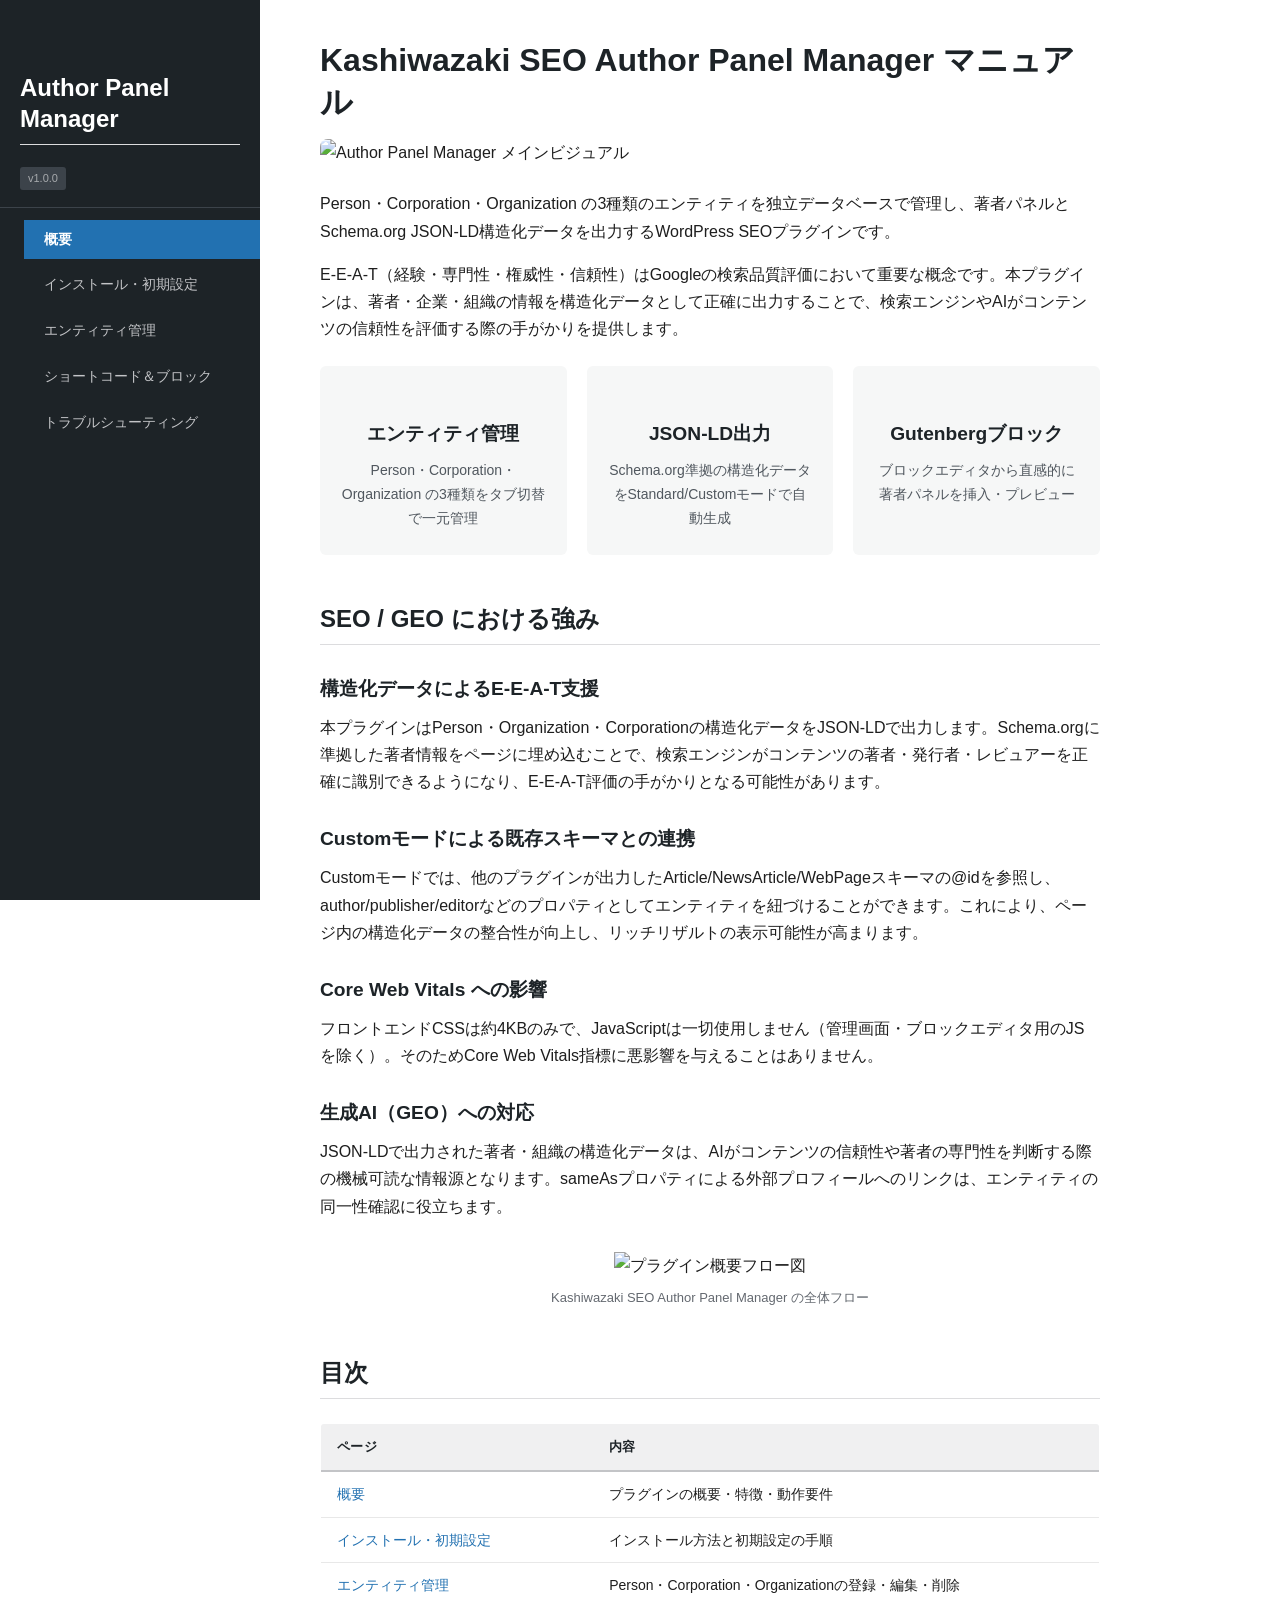
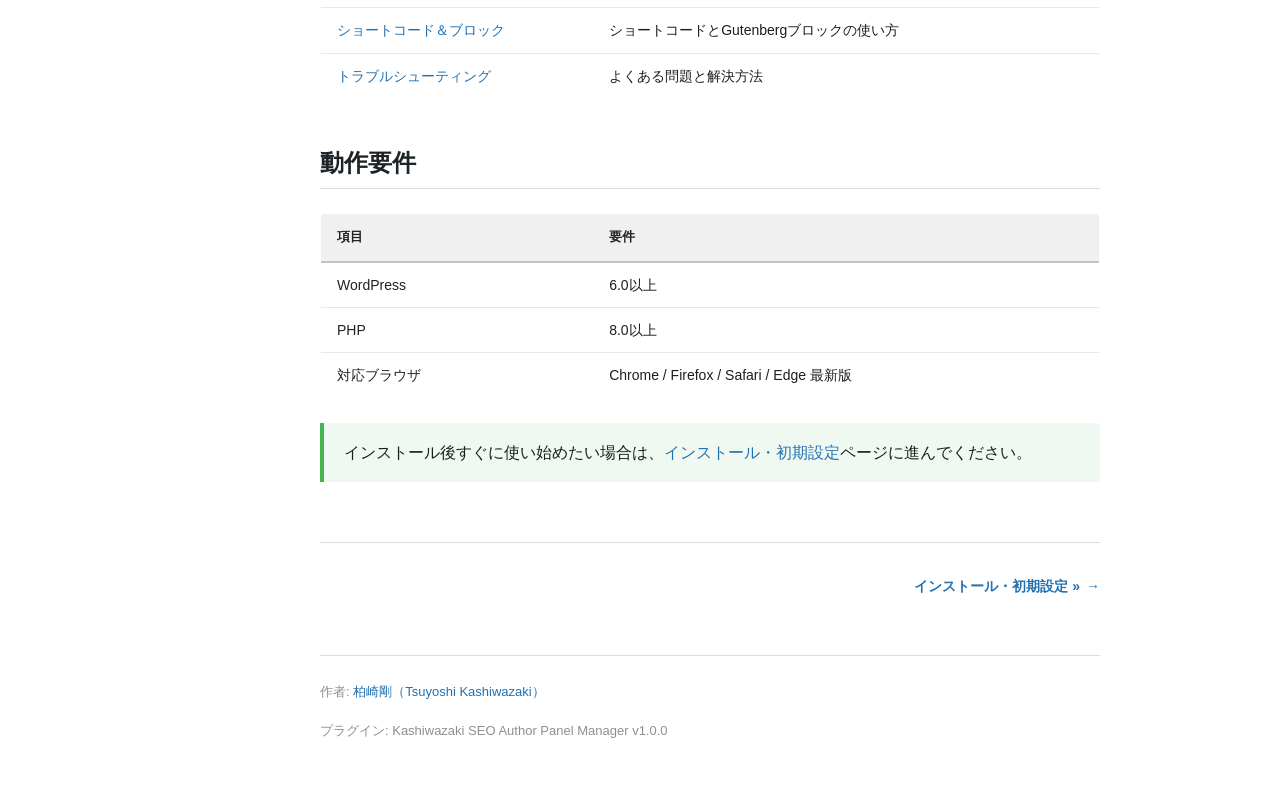
==== docs/index.html @ ad2f17d4 "Initial release v1.0.0 Co-Authored-By: Claude Opus 4.6 (1M context) <noreply@anthropic.com>" ====
<!DOCTYPE html>
<html lang="ja">
<head>
    <meta charset="UTF-8">
    <meta name="viewport" content="width=device-width, initial-scale=1.0">
    <title>概要 - Author Panel Manager マニュアル</title>
    <link rel="stylesheet" href="css/style.css?v=1">
</head>
<body>
<button class="hamburger-btn" aria-label="メニューを開く">&#9776;</button>

<nav class="sidebar">
    <div class="sidebar-header">
        <h2 style="color:#fff;">Author Panel Manager</h2>
        <span class="version">v1.0.0</span>
        <img src="images/main-visual.png" alt="" style="width:100%;border-radius:4px;margin-top:8px;">
    </div>
    <ul>
        <li><a href="index.html">概要</a></li>
        <li><a href="setup.html">インストール・初期設定</a></li>
        <li><a href="entity-management.html">エンティティ管理</a></li>
        <li><a href="shortcode-block.html">ショートコード＆ブロック</a></li>
        <li><a href="troubleshooting.html">トラブルシューティング</a></li>
    </ul>
</nav>

<main class="content">
    <h1>Kashiwazaki SEO Author Panel Manager マニュアル</h1>
    <img src="images/main-visual.png" alt="Author Panel Manager メインビジュアル" style="width:100%;border-radius:8px;margin-bottom:24px;">

    <p>Person・Corporation・Organization の3種類のエンティティを独立データベースで管理し、著者パネルとSchema.org JSON-LD構造化データを出力するWordPress SEOプラグインです。</p>

    <p>E-E-A-T（経験・専門性・権威性・信頼性）はGoogleの検索品質評価において重要な概念です。本プラグインは、著者・企業・組織の情報を構造化データとして正確に出力することで、検索エンジンやAIがコンテンツの信頼性を評価する際の手がかりを提供します。</p>

    <div class="feature-cards">
        <div class="feature-card">
            <h3>エンティティ管理</h3>
            <p>Person・Corporation・Organization の3種類をタブ切替で一元管理</p>
        </div>
        <div class="feature-card">
            <h3>JSON-LD出力</h3>
            <p>Schema.org準拠の構造化データをStandard/Customモードで自動生成</p>
        </div>
        <div class="feature-card">
            <h3>Gutenbergブロック</h3>
            <p>ブロックエディタから直感的に著者パネルを挿入・プレビュー</p>
        </div>
    </div>

    <h2>SEO / GEO における強み</h2>

    <h3>構造化データによるE-E-A-T支援</h3>
    <p>本プラグインはPerson・Organization・Corporationの構造化データをJSON-LDで出力します。Schema.orgに準拠した著者情報をページに埋め込むことで、検索エンジンがコンテンツの著者・発行者・レビュアーを正確に識別できるようになり、E-E-A-T評価の手がかりとなる可能性があります。</p>

    <h3>Customモードによる既存スキーマとの連携</h3>
    <p>Customモードでは、他のプラグインが出力したArticle/NewsArticle/WebPageスキーマの@idを参照し、author/publisher/editorなどのプロパティとしてエンティティを紐づけることができます。これにより、ページ内の構造化データの整合性が向上し、リッチリザルトの表示可能性が高まります。</p>

    <h3>Core Web Vitals への影響</h3>
    <p>フロントエンドCSSは約4KBのみで、JavaScriptは一切使用しません（管理画面・ブロックエディタ用のJSを除く）。そのためCore Web Vitals指標に悪影響を与えることはありません。</p>

    <h3>生成AI（GEO）への対応</h3>
    <p>JSON-LDで出力された著者・組織の構造化データは、AIがコンテンツの信頼性や著者の専門性を判断する際の機械可読な情報源となります。sameAsプロパティによる外部プロフィールへのリンクは、エンティティの同一性確認に役立ちます。</p>

    <figure class="infographic">
        <img src="images/infographics/overview-flow.png" alt="プラグイン概要フロー図">
        <figcaption>Kashiwazaki SEO Author Panel Manager の全体フロー</figcaption>
    </figure>

    <h2>目次</h2>
    <table>
        <thead>
            <tr>
                <th style="width:35%;">ページ</th>
                <th>内容</th>
            </tr>
        </thead>
        <tbody>
            <tr>
                <td><a href="index.html">概要</a></td>
                <td>プラグインの概要・特徴・動作要件</td>
            </tr>
            <tr>
                <td><a href="setup.html">インストール・初期設定</a></td>
                <td>インストール方法と初期設定の手順</td>
            </tr>
            <tr>
                <td><a href="entity-management.html">エンティティ管理</a></td>
                <td>Person・Corporation・Organizationの登録・編集・削除</td>
            </tr>
            <tr>
                <td><a href="shortcode-block.html">ショートコード＆ブロック</a></td>
                <td>ショートコードとGutenbergブロックの使い方</td>
            </tr>
            <tr>
                <td><a href="troubleshooting.html">トラブルシューティング</a></td>
                <td>よくある問題と解決方法</td>
            </tr>
        </tbody>
    </table>

    <h2>動作要件</h2>
    <table>
        <thead>
            <tr>
                <th style="width:35%;">項目</th>
                <th>要件</th>
            </tr>
        </thead>
        <tbody>
            <tr>
                <td>WordPress</td>
                <td>6.0以上</td>
            </tr>
            <tr>
                <td>PHP</td>
                <td>8.0以上</td>
            </tr>
            <tr>
                <td>対応ブラウザ</td>
                <td>Chrome / Firefox / Safari / Edge 最新版</td>
            </tr>
        </tbody>
    </table>

    <div class="callout callout-tip">
        <p>インストール後すぐに使い始めたい場合は、<a href="setup.html">インストール・初期設定</a>ページに進んでください。</p>
    </div>

    <nav class="page-nav">
        <span></span>
        <a href="setup.html" class="next">インストール・初期設定 &raquo;</a>
    </nav>

    <footer class="manual-footer">
        <p>作者: <a href="https://www.tsuyoshikashiwazaki.jp/profile/" target="_blank" rel="noopener">柏崎剛（Tsuyoshi Kashiwazaki）</a></p>
        <p>プラグイン: Kashiwazaki SEO Author Panel Manager v1.0.0</p>
    </footer>
</main>

<div class="lightbox"></div>
<script src="js/manual.js?v=1"></script>
</body>
</html>
---- docs/css/style.css ----
/* ========================================
   WordPress Plugin Manual - Common Stylesheet
   ======================================== */

/* ========================================
   1. Base / Reset
   ======================================== */

*,
*::before,
*::after {
    margin: 0;
    padding: 0;
    box-sizing: border-box;
}

html {
    font-size: 16px;
    scroll-behavior: smooth;
}

body {
    font-family: -apple-system, BlinkMacSystemFont, "Segoe UI", Roboto, Oxygen,
        Ubuntu, Cantarell, "Fira Sans", "Droid Sans", "Helvetica Neue", Arial,
        sans-serif;
    color: #1e1e1e;
    background: #fff;
    line-height: 1.7;
}

img {
    max-width: 100%;
    height: auto;
}

a {
    color: #2271b1;
    text-decoration: none;
}

a:hover {
    color: #135e96;
    text-decoration: underline;
}

/* ========================================
   2. Sidebar
   ======================================== */

.sidebar {
    position: fixed;
    top: 0;
    left: 0;
    width: 260px;
    height: 100vh;
    background: #1d2327;
    color: #fff;
    overflow-y: auto;
    z-index: 100;
    padding-bottom: 40px;
}

.sidebar-header {
    padding: 24px 20px 16px;
    border-bottom: 1px solid #3c434a;
}

.sidebar-header h1 {
    font-size: 15px;
    font-weight: 600;
    line-height: 1.4;
    color: #fff;
}

.sidebar-header .version {
    display: inline-block;
    margin-top: 6px;
    font-size: 11px;
    color: #a7aaad;
    background: #3c434a;
    padding: 2px 8px;
    border-radius: 3px;
}

.sidebar ul {
    list-style: none;
    padding: 12px 0;
}

.sidebar ul li a {
    display: block;
    padding: 8px 20px;
    color: #c3c4c7;
    font-size: 14px;
    transition: background 0.15s, color 0.15s;
}

.sidebar ul li a:hover {
    background: #2c3338;
    color: #fff;
    text-decoration: none;
}

.sidebar ul li.active a {
    background: #2271b1;
    color: #fff;
    font-weight: 600;
}

.sidebar ul li.section-label {
    padding: 18px 20px 4px;
    font-size: 11px;
    font-weight: 700;
    text-transform: uppercase;
    letter-spacing: 0.06em;
    color: #8c8f94;
}

/* ========================================
   3. Main Content
   ======================================== */

.content {
    margin-left: 260px;
    max-width: 900px;
    padding: 40px 60px;
}

/* ========================================
   4. Typography
   ======================================== */

h1, h2, h3, h4, h5, h6 {
    color: #1d2327;
    font-weight: 600;
    line-height: 1.3;
}

h1 {
    font-size: 2rem;
    margin-bottom: 16px;
}

h2 {
    font-size: 1.5rem;
    margin-top: 48px;
    margin-bottom: 16px;
    padding-bottom: 10px;
    border-bottom: 1px solid #dcdcde;
}

h3 {
    font-size: 1.2rem;
    margin-top: 32px;
    margin-bottom: 12px;
}

h4 {
    font-size: 1.05rem;
    margin-top: 24px;
    margin-bottom: 8px;
}

p {
    margin-bottom: 16px;
}

.lead {
    font-size: 1.15rem;
    color: #50575e;
    line-height: 1.8;
    margin-bottom: 24px;
}

/* ========================================
   5. Steps
   ======================================== */

.step {
    display: flex;
    gap: 16px;
    margin-bottom: 24px;
    align-items: flex-start;
}

.step-number {
    flex-shrink: 0;
    width: 36px;
    height: 36px;
    background: #2271b1;
    color: #fff;
    border-radius: 50%;
    display: flex;
    align-items: center;
    justify-content: center;
    font-size: 16px;
    font-weight: 700;
    line-height: 1;
}

.step-content {
    flex: 1;
    padding-top: 4px;
}

.step-content p:last-child {
    margin-bottom: 0;
}

/* ========================================
   6. Callout Boxes
   ======================================== */

.callout {
    padding: 16px 20px;
    margin: 24px 0;
    border-left: 4px solid;
    border-radius: 0 4px 4px 0;
}

.callout-title {
    font-weight: 700;
    margin-bottom: 6px;
}

.callout p:last-child {
    margin-bottom: 0;
}

.callout-tip {
    border-left-color: #46b450;
    background: #f0f9f1;
}

.callout-tip .callout-title {
    color: #2e7d32;
}

.callout-warning {
    border-left-color: #ffb900;
    background: #fef8e7;
}

.callout-warning .callout-title {
    color: #8b6914;
}

.callout-note {
    border-left-color: #2271b1;
    background: #edf5fa;
}

.callout-note .callout-title {
    color: #2271b1;
}

/* ========================================
   7. Screenshots
   ======================================== */

.screenshot {
    margin: 24px 0;
    text-align: center;
}

.screenshot img {
    max-width: 100%;
    border: 1px solid #dcdcde;
    border-radius: 6px;
    cursor: zoom-in;
}

.screenshot figcaption,
.screenshot .caption {
    font-size: 13px;
    color: #646970;
    margin-top: 8px;
    font-style: italic;
}

/* ========================================
   8. Infographic Images
   ======================================== */

.infographic {
    margin: 32px 0;
    text-align: center;
}

.infographic img {
    max-width: 100%;
    display: inline-block;
}

.infographic figcaption,
.infographic .caption {
    font-size: 13px;
    color: #646970;
    margin-top: 8px;
}

/* ========================================
   9. Feature Cards
   ======================================== */

.feature-cards {
    display: grid;
    grid-template-columns: repeat(3, 1fr);
    gap: 20px;
    margin: 24px 0;
}

.feature-card {
    background: #f6f7f7;
    border-radius: 6px;
    padding: 24px 20px;
    text-align: center;
}

.feature-card h4 {
    margin-top: 0;
    margin-bottom: 8px;
}

.feature-card p {
    font-size: 14px;
    color: #50575e;
    margin-bottom: 0;
}

.feature-card .icon {
    font-size: 28px;
    margin-bottom: 12px;
    display: block;
}

/* ========================================
   10. Tables (widefat style)
   ======================================== */

table,
table.widefat {
    width: 100%;
    border-collapse: collapse;
    margin: 24px 0;
    font-size: 14px;
    border: 1px solid #dcdcde;
    border-radius: 4px;
    overflow: hidden;
}

table thead th,
table.widefat thead th {
    background: #f0f0f1;
    text-align: left;
    padding: 12px 16px;
    font-weight: 600;
    font-size: 13px;
    color: #1d2327;
    border-bottom: 2px solid #c3c4c7;
    letter-spacing: 0.02em;
}

table tbody td,
table.widefat tbody td {
    padding: 11px 16px;
    border-bottom: 1px solid #e8e8e8;
    vertical-align: top;
    line-height: 1.6;
}

table tbody tr:hover,
table.widefat tbody tr:hover {
    background: #f6f7f7;
}

table tbody tr:last-child td,
table.widefat tbody tr:last-child td {
    border-bottom: none;
}

table tbody td:first-child {
    font-weight: 500;
    color: #1d2327;
}

/* ========================================
   11. HTTP Status Color Coding
   ======================================== */

.http-2xx {
    color: #00a32a;
    font-weight: 600;
}

.http-3xx {
    color: #2271b1;
    font-weight: 600;
}

.http-4xx {
    color: #dba617;
    font-weight: 600;
}

.http-5xx {
    color: #d63638;
    font-weight: 600;
}

/* ========================================
   12. Status Badges
   ======================================== */

.status-badge {
    display: inline-block;
    padding: 2px 10px;
    border-radius: 12px;
    font-size: 12px;
    font-weight: 600;
    line-height: 1.6;
    white-space: nowrap;
}

.status-ok {
    background: #edfaef;
    color: #00a32a;
}

.status-warning {
    background: #fef8e7;
    color: #996800;
}

.status-error {
    background: #fcf0f1;
    color: #d63638;
}

/* ========================================
   13. Lightbox Overlay
   ======================================== */

.lightbox {
    display: none;
    position: fixed;
    inset: 0;
    z-index: 9999;
    background: rgba(0, 0, 0, 0.85);
    align-items: center;
    justify-content: center;
    cursor: zoom-out;
}

.lightbox.active {
    display: flex;
}

.lightbox img {
    max-width: 90vw;
    max-height: 90vh;
    border-radius: 4px;
    box-shadow: 0 4px 30px rgba(0, 0, 0, 0.4);
}

.lightbox-close {
    position: absolute;
    top: 20px;
    right: 28px;
    background: none;
    border: none;
    color: #fff;
    font-size: 36px;
    cursor: pointer;
    line-height: 1;
    opacity: 0.8;
    transition: opacity 0.15s;
}

.lightbox-close:hover {
    opacity: 1;
}

/* ========================================
   14. Page Navigation
   ======================================== */

.page-nav {
    display: flex;
    justify-content: space-between;
    margin-top: 60px;
    padding-top: 24px;
    border-top: 1px solid #dcdcde;
}

.page-nav a {
    display: inline-flex;
    align-items: center;
    gap: 6px;
    font-size: 14px;
    font-weight: 600;
    color: #2271b1;
    padding: 8px 0;
}

.page-nav a:hover {
    color: #135e96;
    text-decoration: none;
}

.page-nav .prev::before {
    content: "\2190";
}

.page-nav .next::after {
    content: "\2192";
}

/* ========================================
   15. Manual Footer
   ======================================== */

.manual-footer {
    margin-top: 48px;
    padding: 24px 0 0;
    border-top: 1px solid #dcdcde;
    font-size: 13px;
    color: #8c8f94;
    line-height: 1.8;
}

.manual-footer a {
    color: #2271b1;
}

.manual-footer a:hover {
    color: #135e96;
}

/* ========================================
   16. Code Blocks
   ======================================== */

code {
    background: #f0f0f1;
    padding: 2px 6px;
    border-radius: 3px;
    font-size: 13px;
    font-family: Menlo, Consolas, "DejaVu Sans Mono", monospace;
    color: #1d2327;
}

pre {
    background: #2c3338;
    color: #e4e6e8;
    padding: 20px 24px;
    border-radius: 6px;
    overflow-x: auto;
    margin: 24px 0;
    font-size: 13px;
    line-height: 1.6;
}

pre code {
    background: none;
    padding: 0;
    border-radius: 0;
    color: inherit;
    font-size: inherit;
}

/* ========================================
   17. Lists
   ======================================== */

ul, ol {
    margin: 0 0 16px 24px;
}

li {
    margin-bottom: 6px;
}

/* ========================================
   18. Hamburger Menu Button
   ======================================== */

.hamburger-btn {
    display: none;
    position: fixed;
    top: 12px;
    left: 12px;
    z-index: 200;
    background: #1d2327;
    border: none;
    color: #fff;
    width: 40px;
    height: 40px;
    border-radius: 4px;
    cursor: pointer;
    font-size: 22px;
    align-items: center;
    justify-content: center;
    line-height: 1;
}

/* ========================================
   19. Responsive (max-width: 768px)
   ======================================== */

@media (max-width: 768px) {
    .sidebar {
        transform: translateX(-100%);
        transition: transform 0.25s ease;
    }

    .sidebar.open {
        transform: translateX(0);
    }

    .content {
        margin-left: 0;
        padding: 60px 20px 40px;
    }

    .hamburger-btn {
        display: flex;
    }

    .feature-cards {
        grid-template-columns: 1fr;
    }

    .page-nav {
        flex-direction: column;
        gap: 12px;
    }

    table.widefat {
        font-size: 13px;
    }

    table.widefat thead th,
    table.widefat tbody td {
        padding: 8px 10px;
    }

    h1 {
        font-size: 1.6rem;
    }

    h2 {
        font-size: 1.3rem;
    }
}
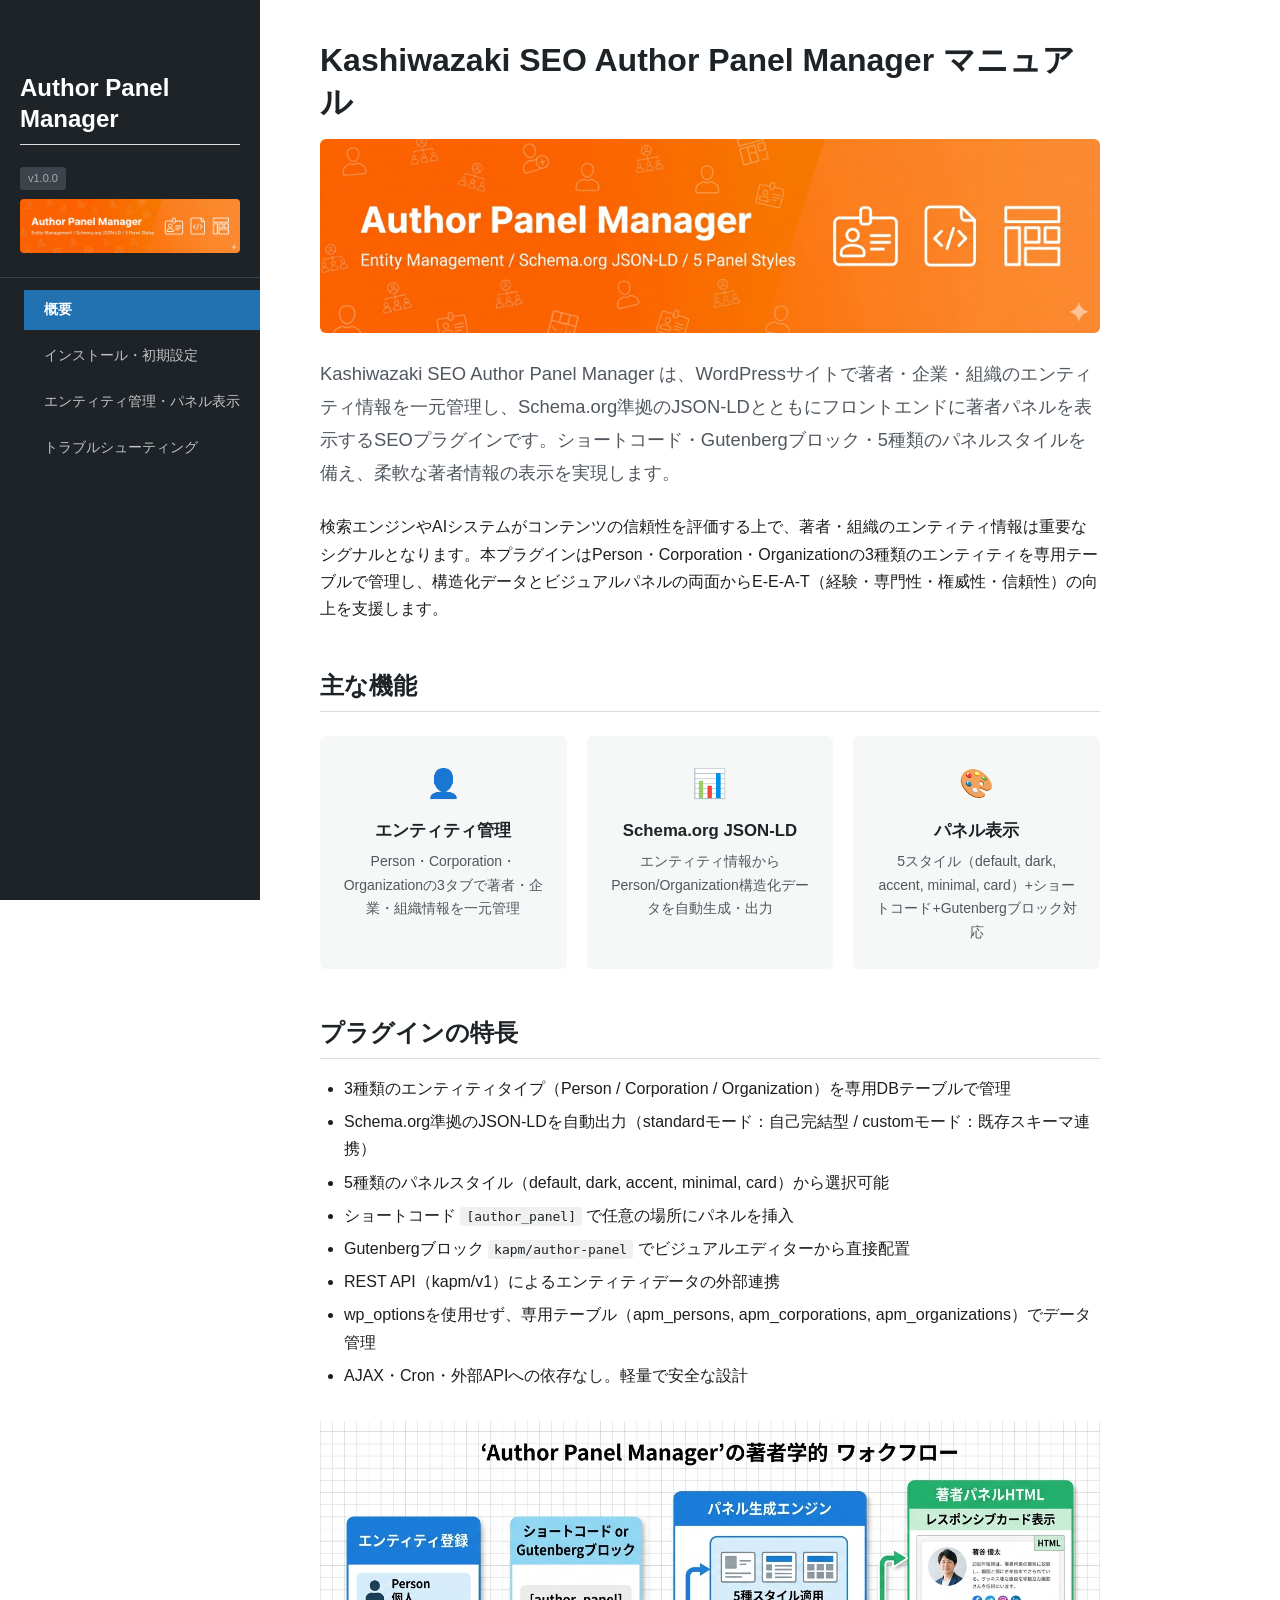
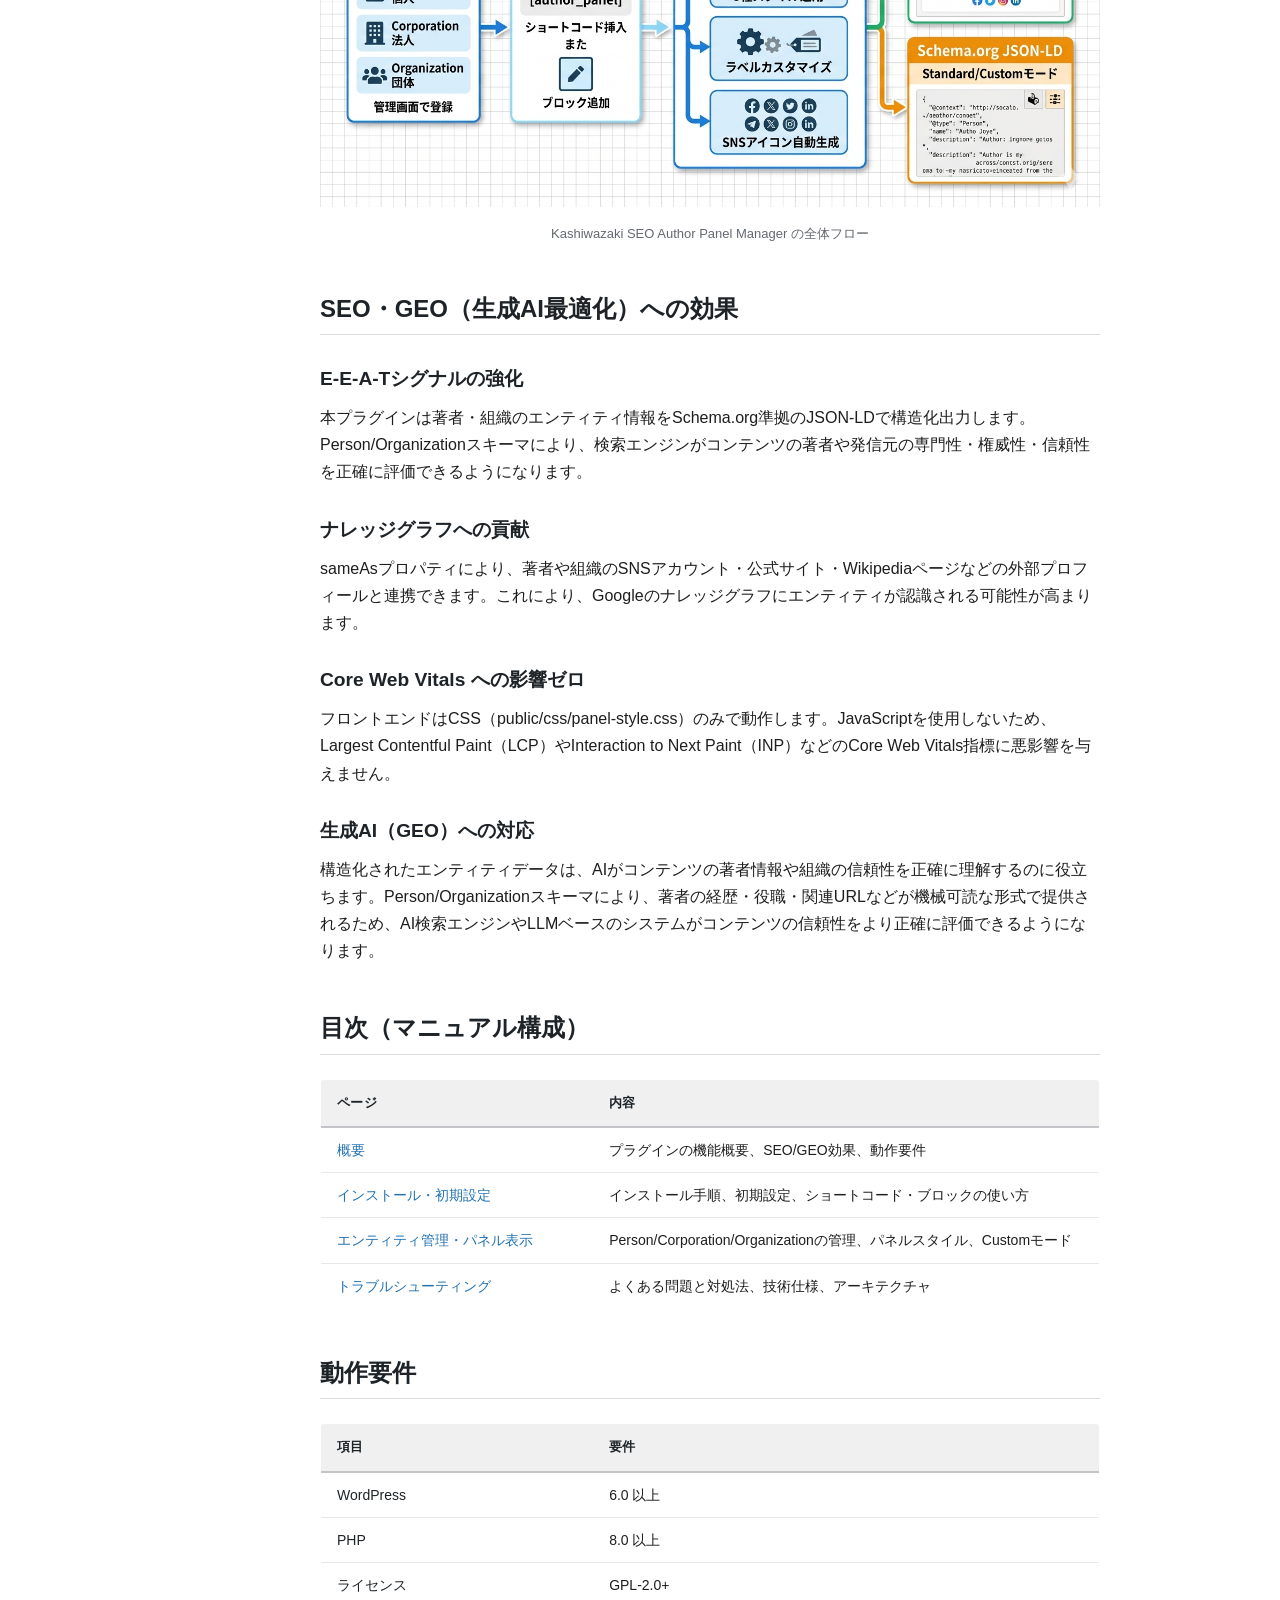
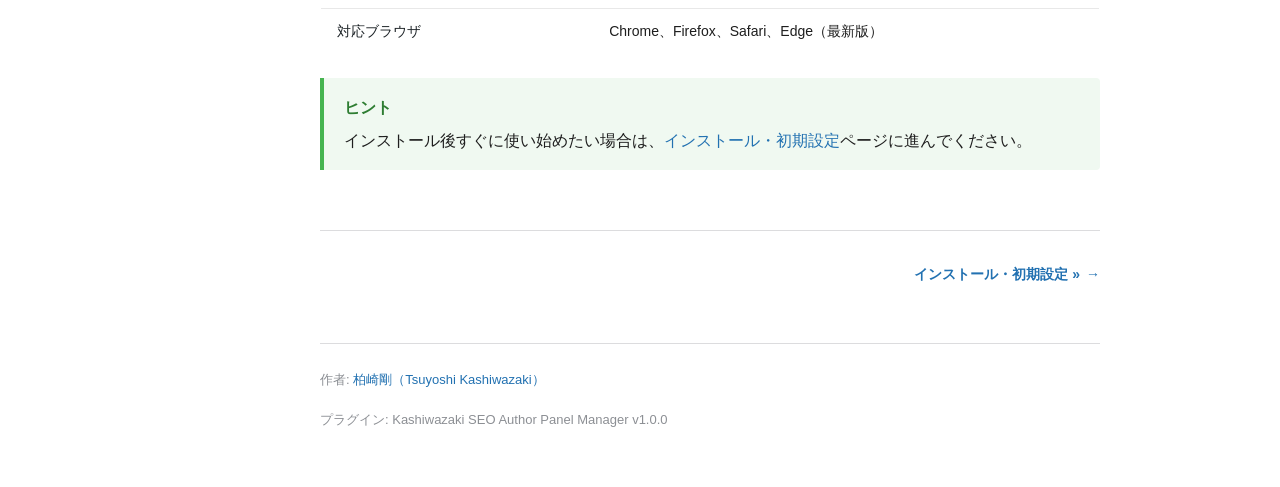
==== commit e51f3bff: "Initial release v1.0.0" ====
--- a/docs/index.html
+++ b/docs/index.html
@@ -3,11 +3,11 @@
 <head>
     <meta charset="UTF-8">
     <meta name="viewport" content="width=device-width, initial-scale=1.0">
-    <title>概要 - Author Panel Manager マニュアル</title>
+    <title>概要 - Kashiwazaki SEO Author Panel Manager マニュアル</title>
     <link rel="stylesheet" href="css/style.css?v=1">
 </head>
 <body>
-<button class="hamburger-btn" aria-label="メニューを開く">&#9776;</button>
+<button class="hamburger-btn" aria-label="メニュー">&#9776;</button>
 
 <nav class="sidebar">
     <div class="sidebar-header">
@@ -16,57 +16,74 @@
         <img src="images/main-visual.png" alt="" style="width:100%;border-radius:4px;margin-top:8px;">
     </div>
     <ul>
-        <li><a href="index.html">概要</a></li>
+        <li class="active"><a href="index.html">概要</a></li>
         <li><a href="setup.html">インストール・初期設定</a></li>
-        <li><a href="entity-management.html">エンティティ管理</a></li>
-        <li><a href="shortcode-block.html">ショートコード＆ブロック</a></li>
+        <li><a href="panel-management.html">エンティティ管理・パネル表示</a></li>
         <li><a href="troubleshooting.html">トラブルシューティング</a></li>
     </ul>
 </nav>
 
 <main class="content">
     <h1>Kashiwazaki SEO Author Panel Manager マニュアル</h1>
-    <img src="images/main-visual.png" alt="Author Panel Manager メインビジュアル" style="width:100%;border-radius:8px;margin-bottom:24px;">
+    <img src="images/main-visual.png" alt="Kashiwazaki SEO Author Panel Manager メインビジュアル" style="width:100%;border-radius:6px;margin-bottom:16px;">
+    <p class="lead">Kashiwazaki SEO Author Panel Manager は、WordPressサイトで著者・企業・組織のエンティティ情報を一元管理し、Schema.org準拠のJSON-LDとともにフロントエンドに著者パネルを表示するSEOプラグインです。ショートコード・Gutenbergブロック・5種類のパネルスタイルを備え、柔軟な著者情報の表示を実現します。</p>
 
-    <p>Person・Corporation・Organization の3種類のエンティティを独立データベースで管理し、著者パネルとSchema.org JSON-LD構造化データを出力するWordPress SEOプラグインです。</p>
+    <p>検索エンジンやAIシステムがコンテンツの信頼性を評価する上で、著者・組織のエンティティ情報は重要なシグナルとなります。本プラグインはPerson・Corporation・Organizationの3種類のエンティティを専用テーブルで管理し、構造化データとビジュアルパネルの両面からE-E-A-T（経験・専門性・権威性・信頼性）の向上を支援します。</p>
 
-    <p>E-E-A-T（経験・専門性・権威性・信頼性）はGoogleの検索品質評価において重要な概念です。本プラグインは、著者・企業・組織の情報を構造化データとして正確に出力することで、検索エンジンやAIがコンテンツの信頼性を評価する際の手がかりを提供します。</p>
+    <h2>主な機能</h2>
 
     <div class="feature-cards">
         <div class="feature-card">
-            <h3>エンティティ管理</h3>
-            <p>Person・Corporation・Organization の3種類をタブ切替で一元管理</p>
+            <span class="icon">&#128100;</span>
+            <h4>エンティティ管理</h4>
+            <p>Person・Corporation・Organizationの3タブで著者・企業・組織情報を一元管理</p>
         </div>
         <div class="feature-card">
-            <h3>JSON-LD出力</h3>
-            <p>Schema.org準拠の構造化データをStandard/Customモードで自動生成</p>
+            <span class="icon">&#128202;</span>
+            <h4>Schema.org JSON-LD</h4>
+            <p>エンティティ情報からPerson/Organization構造化データを自動生成・出力</p>
         </div>
         <div class="feature-card">
-            <h3>Gutenbergブロック</h3>
-            <p>ブロックエディタから直感的に著者パネルを挿入・プレビュー</p>
+            <span class="icon">&#127912;</span>
+            <h4>パネル表示</h4>
+            <p>5スタイル（default, dark, accent, minimal, card）+ショートコード+Gutenbergブロック対応</p>
         </div>
     </div>
 
-    <h2>SEO / GEO における強み</h2>
+    <h2>プラグインの特長</h2>
 
-    <h3>構造化データによるE-E-A-T支援</h3>
-    <p>本プラグインはPerson・Organization・Corporationの構造化データをJSON-LDで出力します。Schema.orgに準拠した著者情報をページに埋め込むことで、検索エンジンがコンテンツの著者・発行者・レビュアーを正確に識別できるようになり、E-E-A-T評価の手がかりとなる可能性があります。</p>
-
-    <h3>Customモードによる既存スキーマとの連携</h3>
-    <p>Customモードでは、他のプラグインが出力したArticle/NewsArticle/WebPageスキーマの@idを参照し、author/publisher/editorなどのプロパティとしてエンティティを紐づけることができます。これにより、ページ内の構造化データの整合性が向上し、リッチリザルトの表示可能性が高まります。</p>
-
-    <h3>Core Web Vitals への影響</h3>
-    <p>フロントエンドCSSは約4KBのみで、JavaScriptは一切使用しません（管理画面・ブロックエディタ用のJSを除く）。そのためCore Web Vitals指標に悪影響を与えることはありません。</p>
-
-    <h3>生成AI（GEO）への対応</h3>
-    <p>JSON-LDで出力された著者・組織の構造化データは、AIがコンテンツの信頼性や著者の専門性を判断する際の機械可読な情報源となります。sameAsプロパティによる外部プロフィールへのリンクは、エンティティの同一性確認に役立ちます。</p>
+    <ul>
+        <li>3種類のエンティティタイプ（Person / Corporation / Organization）を専用DBテーブルで管理</li>
+        <li>Schema.org準拠のJSON-LDを自動出力（standardモード：自己完結型 / customモード：既存スキーマ連携）</li>
+        <li>5種類のパネルスタイル（default, dark, accent, minimal, card）から選択可能</li>
+        <li>ショートコード <code>[author_panel]</code> で任意の場所にパネルを挿入</li>
+        <li>Gutenbergブロック <code>kapm/author-panel</code> でビジュアルエディターから直接配置</li>
+        <li>REST API（kapm/v1）によるエンティティデータの外部連携</li>
+        <li>wp_optionsを使用せず、専用テーブル（apm_persons, apm_corporations, apm_organizations）でデータ管理</li>
+        <li>AJAX・Cron・外部APIへの依存なし。軽量で安全な設計</li>
+    </ul>
 
     <figure class="infographic">
         <img src="images/infographics/overview-flow.png" alt="プラグイン概要フロー図">
         <figcaption>Kashiwazaki SEO Author Panel Manager の全体フロー</figcaption>
     </figure>
 
-    <h2>目次</h2>
+    <h2>SEO・GEO（生成AI最適化）への効果</h2>
+
+    <h3>E-E-A-Tシグナルの強化</h3>
+    <p>本プラグインは著者・組織のエンティティ情報をSchema.org準拠のJSON-LDで構造化出力します。Person/Organizationスキーマにより、検索エンジンがコンテンツの著者や発信元の専門性・権威性・信頼性を正確に評価できるようになります。</p>
+
+    <h3>ナレッジグラフへの貢献</h3>
+    <p>sameAsプロパティにより、著者や組織のSNSアカウント・公式サイト・Wikipediaページなどの外部プロフィールと連携できます。これにより、Googleのナレッジグラフにエンティティが認識される可能性が高まります。</p>
+
+    <h3>Core Web Vitals への影響ゼロ</h3>
+    <p>フロントエンドはCSS（public/css/panel-style.css）のみで動作します。JavaScriptを使用しないため、Largest Contentful Paint（LCP）やInteraction to Next Paint（INP）などのCore Web Vitals指標に悪影響を与えません。</p>
+
+    <h3>生成AI（GEO）への対応</h3>
+    <p>構造化されたエンティティデータは、AIがコンテンツの著者情報や組織の信頼性を正確に理解するのに役立ちます。Person/Organizationスキーマにより、著者の経歴・役職・関連URLなどが機械可読な形式で提供されるため、AI検索エンジンやLLMベースのシステムがコンテンツの信頼性をより正確に評価できるようになります。</p>
+
+    <h2>目次（マニュアル構成）</h2>
+
     <table>
         <thead>
             <tr>
@@ -77,28 +94,25 @@
         <tbody>
             <tr>
                 <td><a href="index.html">概要</a></td>
-                <td>プラグインの概要・特徴・動作要件</td>
+                <td>プラグインの機能概要、SEO/GEO効果、動作要件</td>
             </tr>
             <tr>
                 <td><a href="setup.html">インストール・初期設定</a></td>
-                <td>インストール方法と初期設定の手順</td>
+                <td>インストール手順、初期設定、ショートコード・ブロックの使い方</td>
             </tr>
             <tr>
-                <td><a href="entity-management.html">エンティティ管理</a></td>
-                <td>Person・Corporation・Organizationの登録・編集・削除</td>
-            </tr>
-            <tr>
-                <td><a href="shortcode-block.html">ショートコード＆ブロック</a></td>
-                <td>ショートコードとGutenbergブロックの使い方</td>
+                <td><a href="panel-management.html">エンティティ管理・パネル表示</a></td>
+                <td>Person/Corporation/Organizationの管理、パネルスタイル、Customモード</td>
             </tr>
             <tr>
                 <td><a href="troubleshooting.html">トラブルシューティング</a></td>
-                <td>よくある問題と解決方法</td>
+                <td>よくある問題と対処法、技術仕様、アーキテクチャ</td>
             </tr>
         </tbody>
     </table>
 
     <h2>動作要件</h2>
+
     <table>
         <thead>
             <tr>
@@ -109,20 +123,25 @@
         <tbody>
             <tr>
                 <td>WordPress</td>
-                <td>6.0以上</td>
+                <td>6.0 以上</td>
             </tr>
             <tr>
                 <td>PHP</td>
-                <td>8.0以上</td>
+                <td>8.0 以上</td>
+            </tr>
+            <tr>
+                <td>ライセンス</td>
+                <td>GPL-2.0+</td>
             </tr>
             <tr>
                 <td>対応ブラウザ</td>
-                <td>Chrome / Firefox / Safari / Edge 最新版</td>
+                <td>Chrome、Firefox、Safari、Edge（最新版）</td>
             </tr>
         </tbody>
     </table>
 
     <div class="callout callout-tip">
+        <div class="callout-title">ヒント</div>
         <p>インストール後すぐに使い始めたい場合は、<a href="setup.html">インストール・初期設定</a>ページに進んでください。</p>
     </div>
 
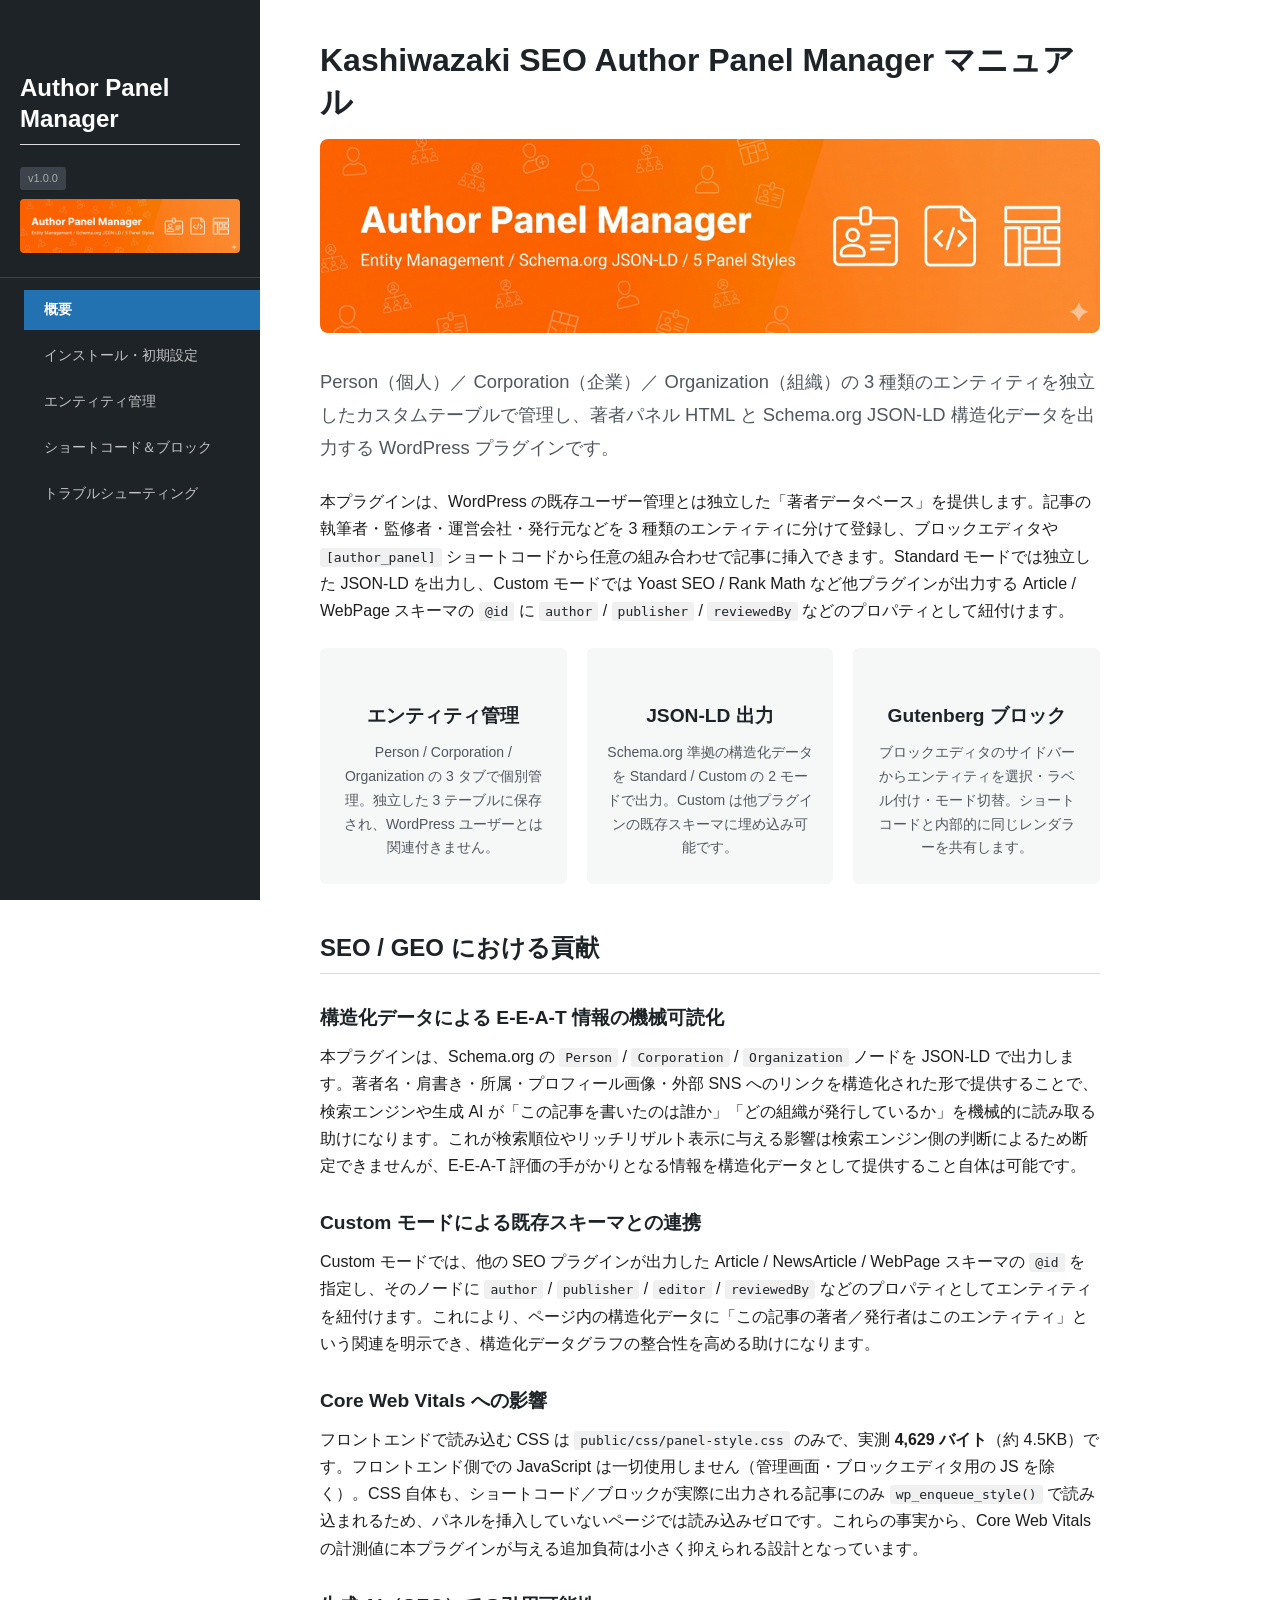
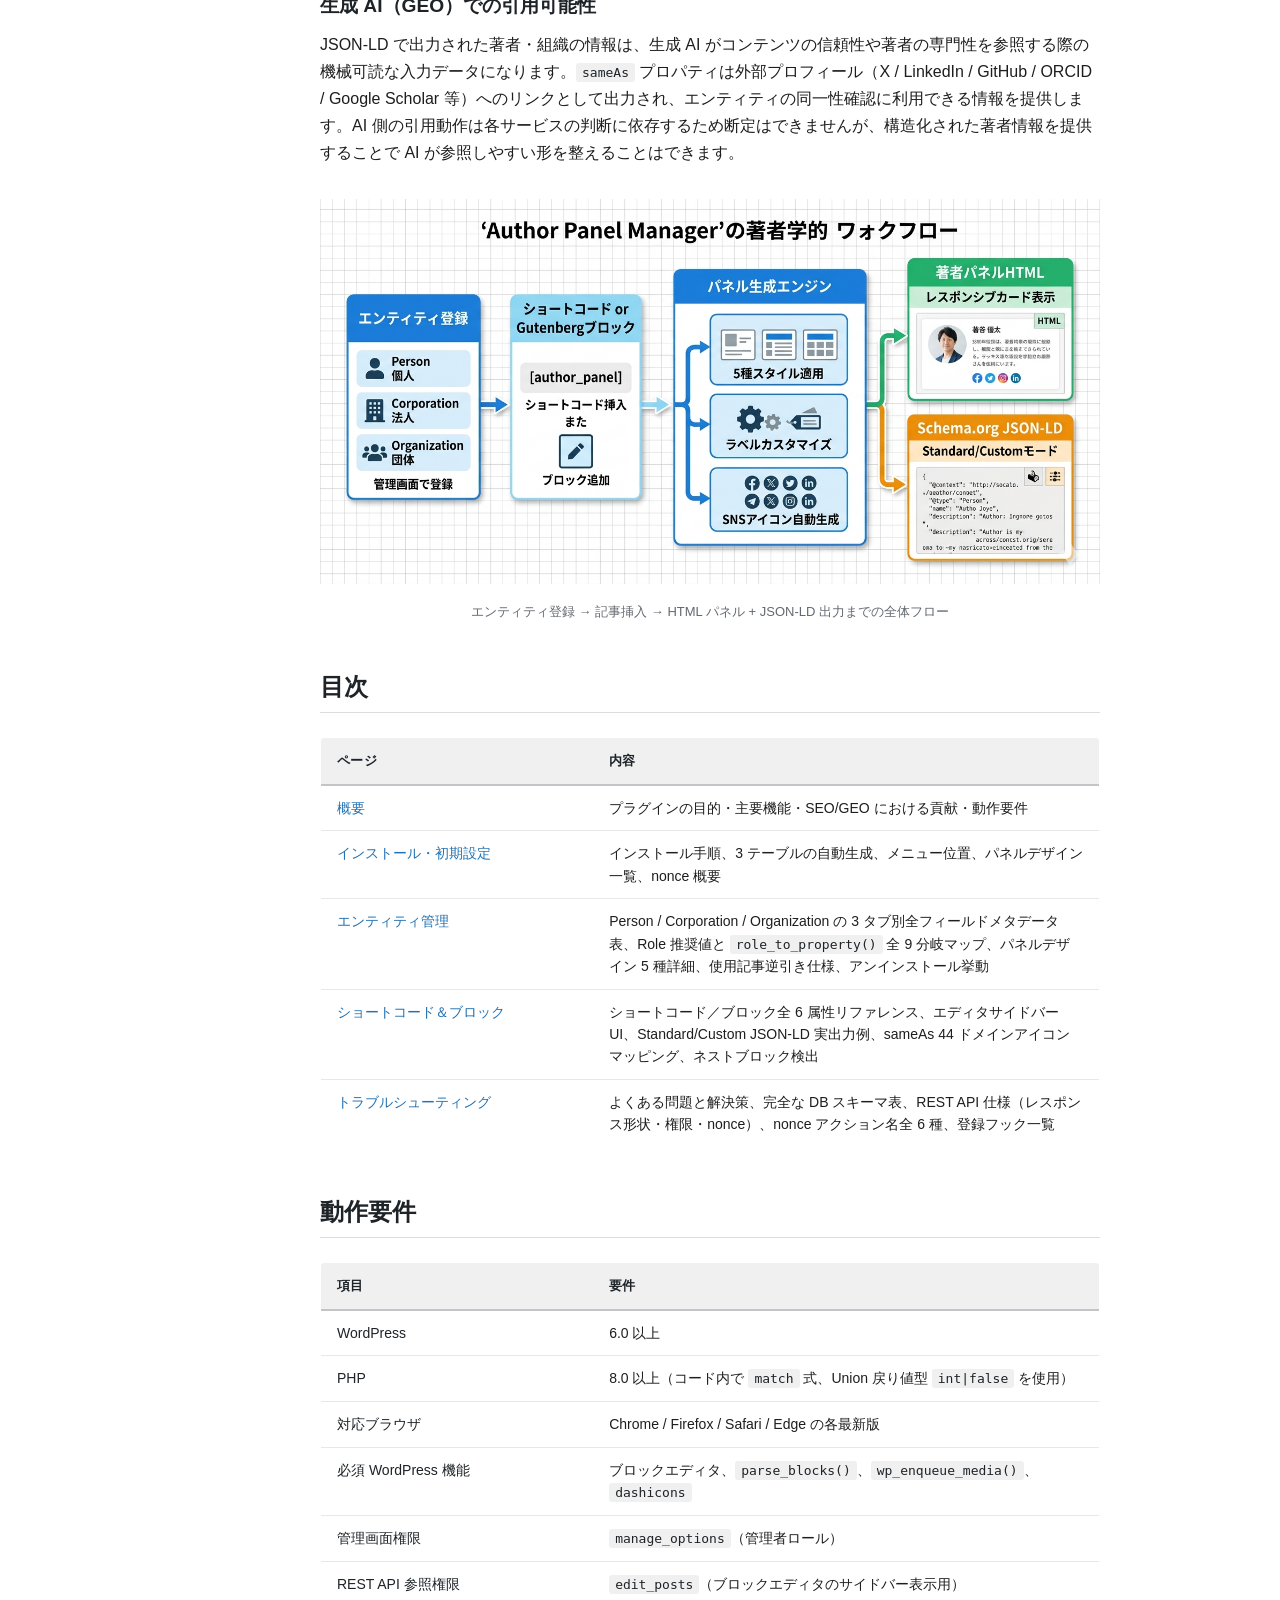
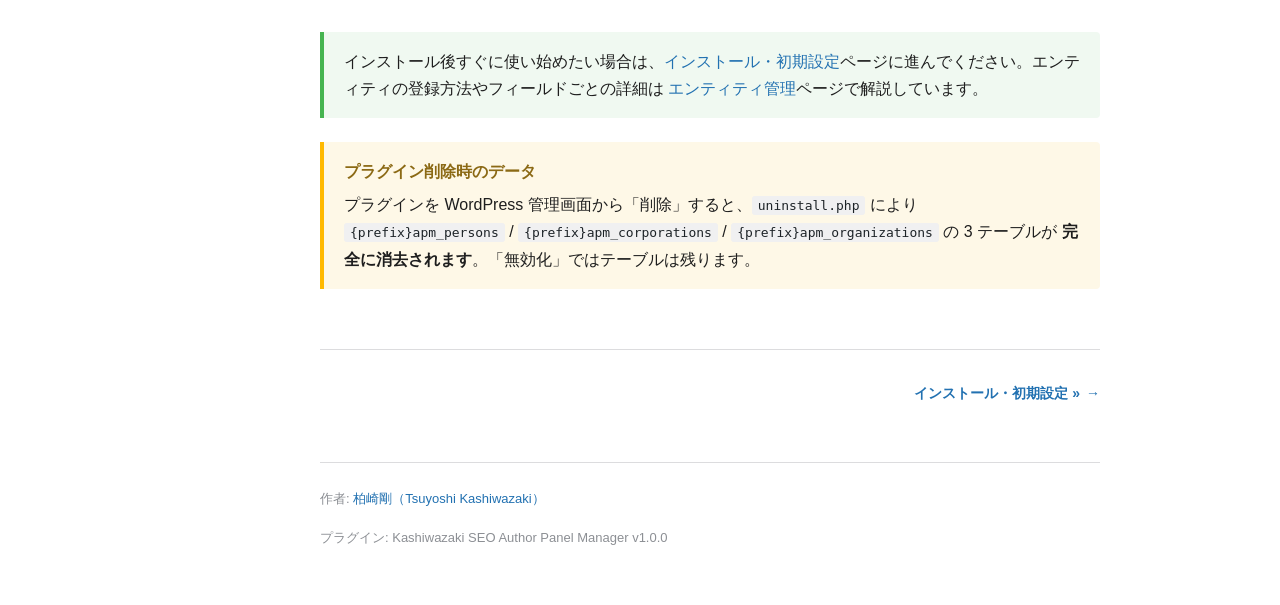
==== commit d8eef49b: "docs: expand manual to reference-plugin depth Enriched all 5 pages (index, setup, entity-management," ====
--- a/docs/index.html
+++ b/docs/index.html
@@ -3,11 +3,11 @@
 <head>
     <meta charset="UTF-8">
     <meta name="viewport" content="width=device-width, initial-scale=1.0">
-    <title>概要 - Kashiwazaki SEO Author Panel Manager マニュアル</title>
-    <link rel="stylesheet" href="css/style.css?v=1">
+    <title>概要 - Author Panel Manager マニュアル</title>
+    <link rel="stylesheet" href="css/style.css?v=2">
 </head>
 <body>
-<button class="hamburger-btn" aria-label="メニュー">&#9776;</button>
+<button class="hamburger-btn" aria-label="メニューを開く">&#9776;</button>
 
 <nav class="sidebar">
     <div class="sidebar-header">
@@ -16,74 +16,57 @@
         <img src="images/main-visual.png" alt="" style="width:100%;border-radius:4px;margin-top:8px;">
     </div>
     <ul>
-        <li class="active"><a href="index.html">概要</a></li>
+        <li><a href="index.html">概要</a></li>
         <li><a href="setup.html">インストール・初期設定</a></li>
-        <li><a href="panel-management.html">エンティティ管理・パネル表示</a></li>
+        <li><a href="entity-management.html">エンティティ管理</a></li>
+        <li><a href="shortcode-block.html">ショートコード＆ブロック</a></li>
         <li><a href="troubleshooting.html">トラブルシューティング</a></li>
     </ul>
 </nav>
 
 <main class="content">
     <h1>Kashiwazaki SEO Author Panel Manager マニュアル</h1>
-    <img src="images/main-visual.png" alt="Kashiwazaki SEO Author Panel Manager メインビジュアル" style="width:100%;border-radius:6px;margin-bottom:16px;">
-    <p class="lead">Kashiwazaki SEO Author Panel Manager は、WordPressサイトで著者・企業・組織のエンティティ情報を一元管理し、Schema.org準拠のJSON-LDとともにフロントエンドに著者パネルを表示するSEOプラグインです。ショートコード・Gutenbergブロック・5種類のパネルスタイルを備え、柔軟な著者情報の表示を実現します。</p>
+    <img src="images/main-visual.png" alt="Author Panel Manager メインビジュアル" style="width:100%;border-radius:8px;margin-bottom:24px;">
 
-    <p>検索エンジンやAIシステムがコンテンツの信頼性を評価する上で、著者・組織のエンティティ情報は重要なシグナルとなります。本プラグインはPerson・Corporation・Organizationの3種類のエンティティを専用テーブルで管理し、構造化データとビジュアルパネルの両面からE-E-A-T（経験・専門性・権威性・信頼性）の向上を支援します。</p>
+    <p class="lead">Person（個人）／ Corporation（企業）／ Organization（組織）の 3 種類のエンティティを独立したカスタムテーブルで管理し、著者パネル HTML と Schema.org JSON-LD 構造化データを出力する WordPress プラグインです。</p>
 
-    <h2>主な機能</h2>
+    <p>本プラグインは、WordPress の既存ユーザー管理とは独立した「著者データベース」を提供します。記事の執筆者・監修者・運営会社・発行元などを 3 種類のエンティティに分けて登録し、ブロックエディタや <code>[author_panel]</code> ショートコードから任意の組み合わせで記事に挿入できます。Standard モードでは独立した JSON-LD を出力し、Custom モードでは Yoast SEO / Rank Math など他プラグインが出力する Article / WebPage スキーマの <code>@id</code> に <code>author</code> / <code>publisher</code> / <code>reviewedBy</code> などのプロパティとして紐付けます。</p>
 
     <div class="feature-cards">
         <div class="feature-card">
-            <span class="icon">&#128100;</span>
-            <h4>エンティティ管理</h4>
-            <p>Person・Corporation・Organizationの3タブで著者・企業・組織情報を一元管理</p>
+            <h3>エンティティ管理</h3>
+            <p>Person / Corporation / Organization の 3 タブで個別管理。独立した 3 テーブルに保存され、WordPress ユーザーとは関連付きません。</p>
         </div>
         <div class="feature-card">
-            <span class="icon">&#128202;</span>
-            <h4>Schema.org JSON-LD</h4>
-            <p>エンティティ情報からPerson/Organization構造化データを自動生成・出力</p>
+            <h3>JSON-LD 出力</h3>
+            <p>Schema.org 準拠の構造化データを Standard / Custom の 2 モードで出力。Custom は他プラグインの既存スキーマに埋め込み可能です。</p>
         </div>
         <div class="feature-card">
-            <span class="icon">&#127912;</span>
-            <h4>パネル表示</h4>
-            <p>5スタイル（default, dark, accent, minimal, card）+ショートコード+Gutenbergブロック対応</p>
+            <h3>Gutenberg ブロック</h3>
+            <p>ブロックエディタのサイドバーからエンティティを選択・ラベル付け・モード切替。ショートコードと内部的に同じレンダラーを共有します。</p>
         </div>
     </div>
 
-    <h2>プラグインの特長</h2>
+    <h2>SEO / GEO における貢献</h2>
 
-    <ul>
-        <li>3種類のエンティティタイプ（Person / Corporation / Organization）を専用DBテーブルで管理</li>
-        <li>Schema.org準拠のJSON-LDを自動出力（standardモード：自己完結型 / customモード：既存スキーマ連携）</li>
-        <li>5種類のパネルスタイル（default, dark, accent, minimal, card）から選択可能</li>
-        <li>ショートコード <code>[author_panel]</code> で任意の場所にパネルを挿入</li>
-        <li>Gutenbergブロック <code>kapm/author-panel</code> でビジュアルエディターから直接配置</li>
-        <li>REST API（kapm/v1）によるエンティティデータの外部連携</li>
-        <li>wp_optionsを使用せず、専用テーブル（apm_persons, apm_corporations, apm_organizations）でデータ管理</li>
-        <li>AJAX・Cron・外部APIへの依存なし。軽量で安全な設計</li>
-    </ul>
+    <h3>構造化データによる E-E-A-T 情報の機械可読化</h3>
+    <p>本プラグインは、Schema.org の <code>Person</code> / <code>Corporation</code> / <code>Organization</code> ノードを JSON-LD で出力します。著者名・肩書き・所属・プロフィール画像・外部 SNS へのリンクを構造化された形で提供することで、検索エンジンや生成 AI が「この記事を書いたのは誰か」「どの組織が発行しているか」を機械的に読み取る助けになります。これが検索順位やリッチリザルト表示に与える影響は検索エンジン側の判断によるため断定できませんが、E-E-A-T 評価の手がかりとなる情報を構造化データとして提供すること自体は可能です。</p>
+
+    <h3>Custom モードによる既存スキーマとの連携</h3>
+    <p>Custom モードでは、他の SEO プラグインが出力した Article / NewsArticle / WebPage スキーマの <code>@id</code> を指定し、そのノードに <code>author</code> / <code>publisher</code> / <code>editor</code> / <code>reviewedBy</code> などのプロパティとしてエンティティを紐付けます。これにより、ページ内の構造化データに「この記事の著者／発行者はこのエンティティ」という関連を明示でき、構造化データグラフの整合性を高める助けになります。</p>
+
+    <h3>Core Web Vitals への影響</h3>
+    <p>フロントエンドで読み込む CSS は <code>public/css/panel-style.css</code> のみで、実測 <strong>4,629 バイト</strong>（約 4.5KB）です。フロントエンド側での JavaScript は一切使用しません（管理画面・ブロックエディタ用の JS を除く）。CSS 自体も、ショートコード／ブロックが実際に出力される記事にのみ <code>wp_enqueue_style()</code> で読み込まれるため、パネルを挿入していないページでは読み込みゼロです。これらの事実から、Core Web Vitals の計測値に本プラグインが与える追加負荷は小さく抑えられる設計となっています。</p>
+
+    <h3>生成 AI（GEO）での引用可能性</h3>
+    <p>JSON-LD で出力された著者・組織の情報は、生成 AI がコンテンツの信頼性や著者の専門性を参照する際の機械可読な入力データになります。<code>sameAs</code> プロパティは外部プロフィール（X / LinkedIn / GitHub / ORCID / Google Scholar 等）へのリンクとして出力され、エンティティの同一性確認に利用できる情報を提供します。AI 側の引用動作は各サービスの判断に依存するため断定はできませんが、構造化された著者情報を提供することで AI が参照しやすい形を整えることはできます。</p>
 
     <figure class="infographic">
         <img src="images/infographics/overview-flow.png" alt="プラグイン概要フロー図">
-        <figcaption>Kashiwazaki SEO Author Panel Manager の全体フロー</figcaption>
+        <figcaption>エンティティ登録 → 記事挿入 → HTML パネル + JSON-LD 出力までの全体フロー</figcaption>
     </figure>
 
-    <h2>SEO・GEO（生成AI最適化）への効果</h2>
-
-    <h3>E-E-A-Tシグナルの強化</h3>
-    <p>本プラグインは著者・組織のエンティティ情報をSchema.org準拠のJSON-LDで構造化出力します。Person/Organizationスキーマにより、検索エンジンがコンテンツの著者や発信元の専門性・権威性・信頼性を正確に評価できるようになります。</p>
-
-    <h3>ナレッジグラフへの貢献</h3>
-    <p>sameAsプロパティにより、著者や組織のSNSアカウント・公式サイト・Wikipediaページなどの外部プロフィールと連携できます。これにより、Googleのナレッジグラフにエンティティが認識される可能性が高まります。</p>
-
-    <h3>Core Web Vitals への影響ゼロ</h3>
-    <p>フロントエンドはCSS（public/css/panel-style.css）のみで動作します。JavaScriptを使用しないため、Largest Contentful Paint（LCP）やInteraction to Next Paint（INP）などのCore Web Vitals指標に悪影響を与えません。</p>
-
-    <h3>生成AI（GEO）への対応</h3>
-    <p>構造化されたエンティティデータは、AIがコンテンツの著者情報や組織の信頼性を正確に理解するのに役立ちます。Person/Organizationスキーマにより、著者の経歴・役職・関連URLなどが機械可読な形式で提供されるため、AI検索エンジンやLLMベースのシステムがコンテンツの信頼性をより正確に評価できるようになります。</p>
-
-    <h2>目次（マニュアル構成）</h2>
-
+    <h2>目次</h2>
     <table>
         <thead>
             <tr>
@@ -94,25 +77,28 @@
         <tbody>
             <tr>
                 <td><a href="index.html">概要</a></td>
-                <td>プラグインの機能概要、SEO/GEO効果、動作要件</td>
+                <td>プラグインの目的・主要機能・SEO/GEO における貢献・動作要件</td>
             </tr>
             <tr>
                 <td><a href="setup.html">インストール・初期設定</a></td>
-                <td>インストール手順、初期設定、ショートコード・ブロックの使い方</td>
+                <td>インストール手順、3 テーブルの自動生成、メニュー位置、パネルデザイン一覧、nonce 概要</td>
             </tr>
             <tr>
-                <td><a href="panel-management.html">エンティティ管理・パネル表示</a></td>
-                <td>Person/Corporation/Organizationの管理、パネルスタイル、Customモード</td>
+                <td><a href="entity-management.html">エンティティ管理</a></td>
+                <td>Person / Corporation / Organization の 3 タブ別全フィールドメタデータ表、Role 推奨値と <code>role_to_property()</code> 全 9 分岐マップ、パネルデザイン 5 種詳細、使用記事逆引き仕様、アンインストール挙動</td>
+            </tr>
+            <tr>
+                <td><a href="shortcode-block.html">ショートコード＆ブロック</a></td>
+                <td>ショートコード／ブロック全 6 属性リファレンス、エディタサイドバー UI、Standard/Custom JSON-LD 実出力例、sameAs 44 ドメインアイコンマッピング、ネストブロック検出</td>
             </tr>
             <tr>
                 <td><a href="troubleshooting.html">トラブルシューティング</a></td>
-                <td>よくある問題と対処法、技術仕様、アーキテクチャ</td>
+                <td>よくある問題と解決策、完全な DB スキーマ表、REST API 仕様（レスポンス形状・権限・nonce）、nonce アクション名全 6 種、登録フック一覧</td>
             </tr>
         </tbody>
     </table>
 
     <h2>動作要件</h2>
-
     <table>
         <thead>
             <tr>
@@ -121,28 +107,22 @@
             </tr>
         </thead>
         <tbody>
-            <tr>
-                <td>WordPress</td>
-                <td>6.0 以上</td>
-            </tr>
-            <tr>
-                <td>PHP</td>
-                <td>8.0 以上</td>
-            </tr>
-            <tr>
-                <td>ライセンス</td>
-                <td>GPL-2.0+</td>
-            </tr>
-            <tr>
-                <td>対応ブラウザ</td>
-                <td>Chrome、Firefox、Safari、Edge（最新版）</td>
-            </tr>
+            <tr><td>WordPress</td><td>6.0 以上</td></tr>
+            <tr><td>PHP</td><td>8.0 以上（コード内で <code>match</code> 式、Union 戻り値型 <code>int|false</code> を使用）</td></tr>
+            <tr><td>対応ブラウザ</td><td>Chrome / Firefox / Safari / Edge の各最新版</td></tr>
+            <tr><td>必須 WordPress 機能</td><td>ブロックエディタ、<code>parse_blocks()</code>、<code>wp_enqueue_media()</code>、<code>dashicons</code></td></tr>
+            <tr><td>管理画面権限</td><td><code>manage_options</code>（管理者ロール）</td></tr>
+            <tr><td>REST API 参照権限</td><td><code>edit_posts</code>（ブロックエディタのサイドバー表示用）</td></tr>
         </tbody>
     </table>
 
     <div class="callout callout-tip">
-        <div class="callout-title">ヒント</div>
-        <p>インストール後すぐに使い始めたい場合は、<a href="setup.html">インストール・初期設定</a>ページに進んでください。</p>
+        <p>インストール後すぐに使い始めたい場合は、<a href="setup.html">インストール・初期設定</a>ページに進んでください。エンティティの登録方法やフィールドごとの詳細は <a href="entity-management.html">エンティティ管理</a>ページで解説しています。</p>
+    </div>
+
+    <div class="callout callout-warning">
+        <div class="callout-title">プラグイン削除時のデータ</div>
+        <p>プラグインを WordPress 管理画面から「削除」すると、<code>uninstall.php</code> により <code>{prefix}apm_persons</code> / <code>{prefix}apm_corporations</code> / <code>{prefix}apm_organizations</code> の 3 テーブルが <strong>完全に消去されます</strong>。「無効化」ではテーブルは残ります。</p>
     </div>
 
     <nav class="page-nav">
@@ -157,6 +137,6 @@
 </main>
 
 <div class="lightbox"></div>
-<script src="js/manual.js?v=1"></script>
+<script src="js/manual.js?v=2"></script>
 </body>
 </html>
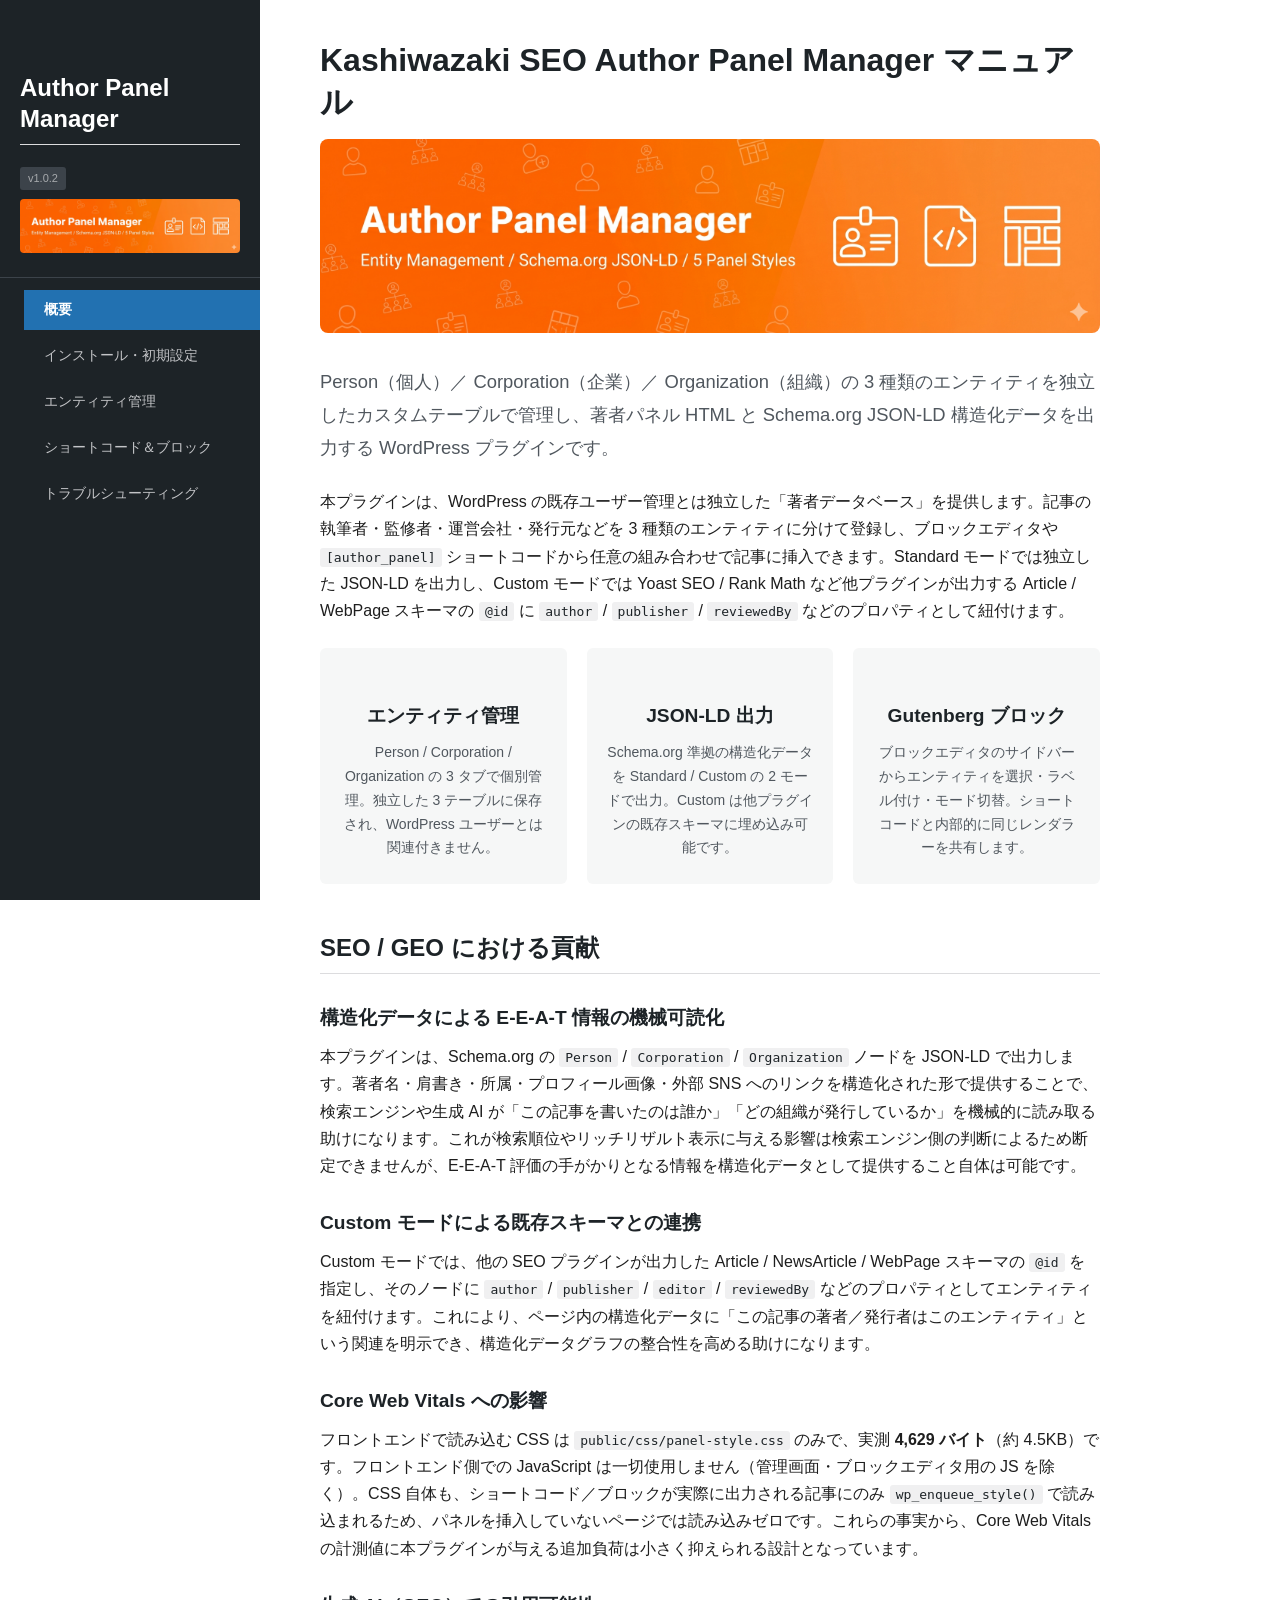
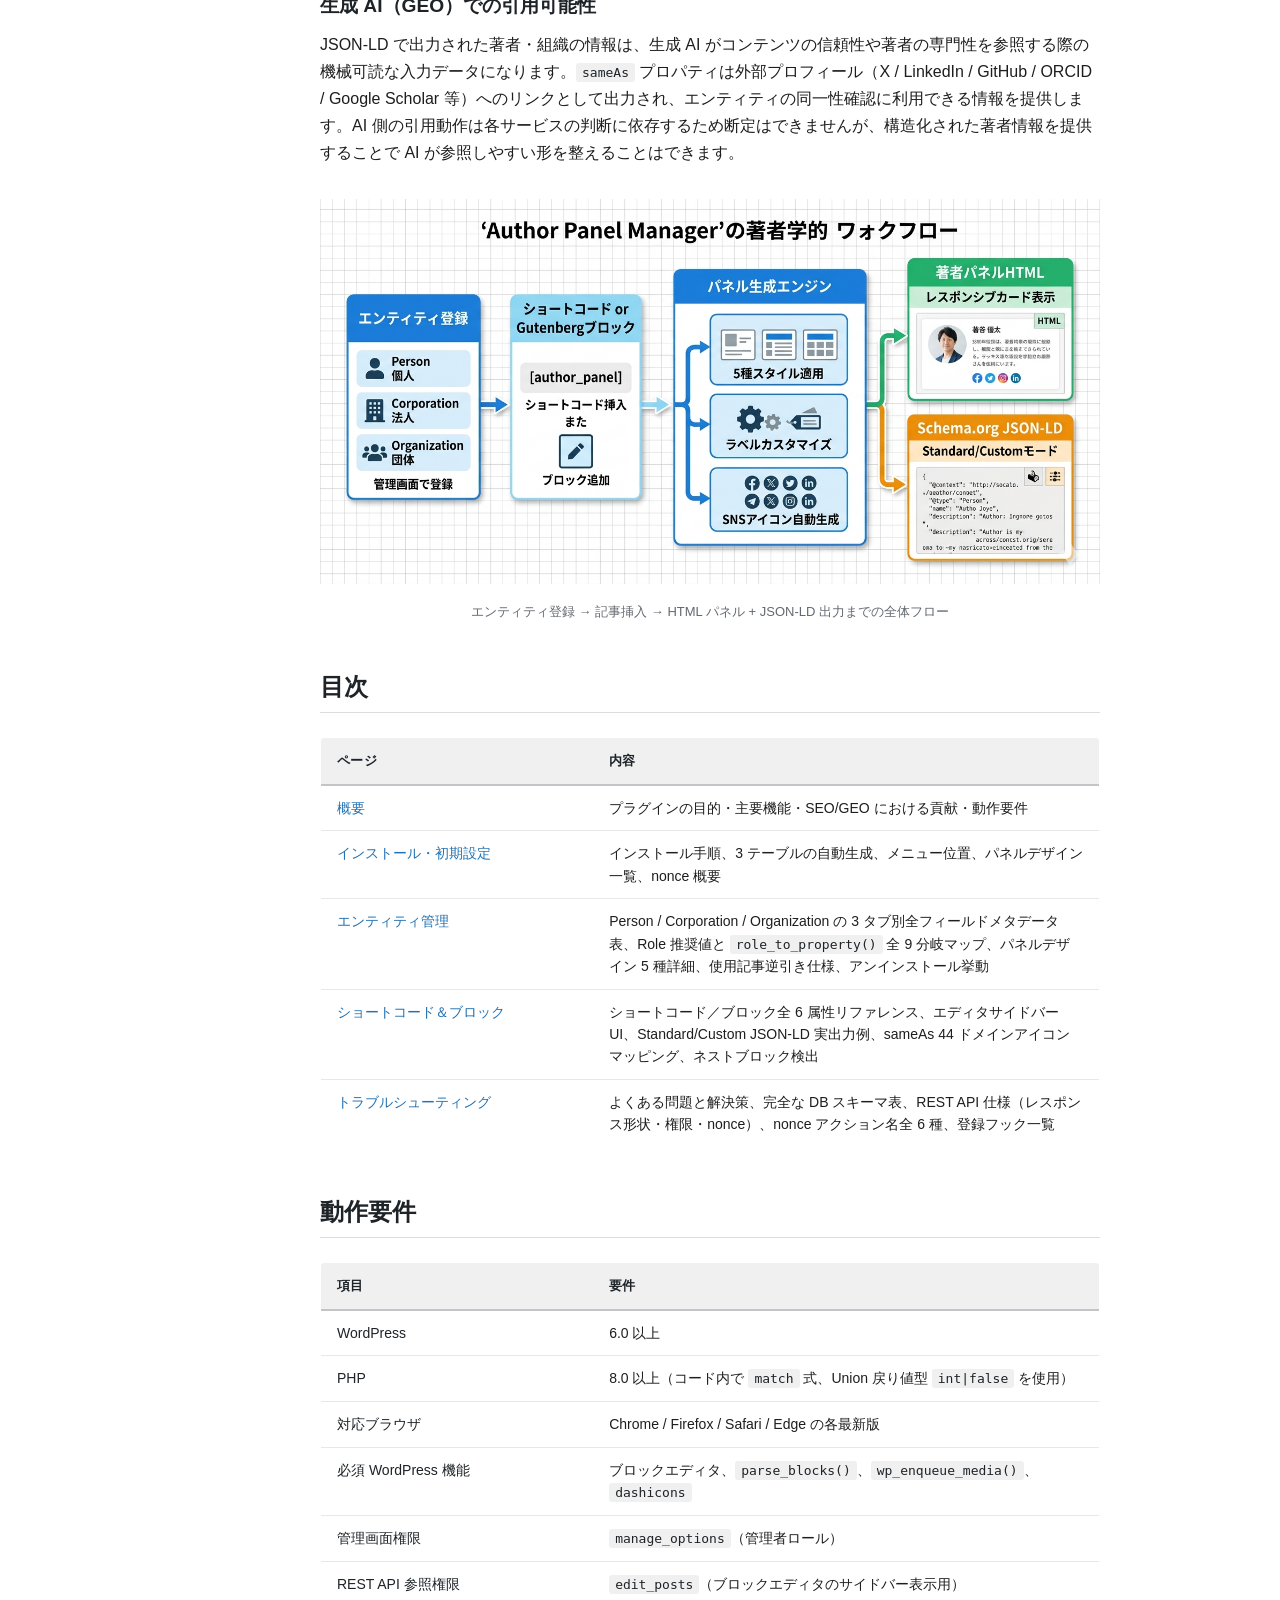
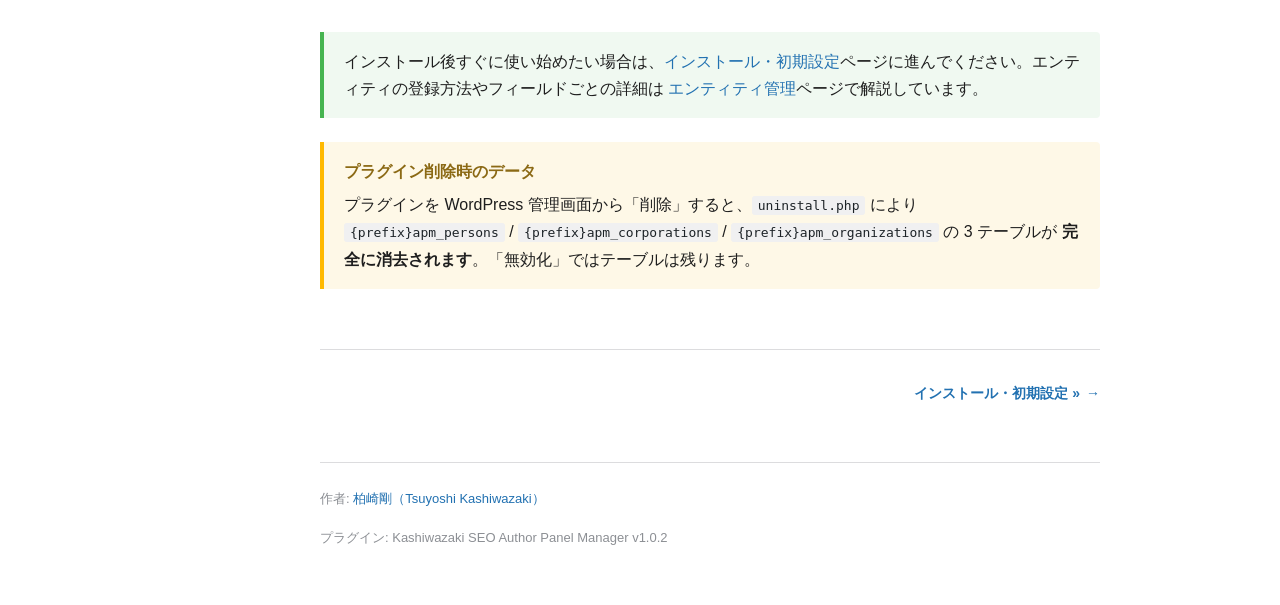
==== commit 01162b2d: "Update to v1.0.2 - Block javascript:/data:/file:/etc. URL schemes in sameAs JSON-LD via parse_url sc" ====
--- a/docs/index.html
+++ b/docs/index.html
@@ -12,7 +12,7 @@
 <nav class="sidebar">
     <div class="sidebar-header">
         <h2 style="color:#fff;">Author Panel Manager</h2>
-        <span class="version">v1.0.0</span>
+        <span class="version">v1.0.2</span>
         <img src="images/main-visual.png" alt="" style="width:100%;border-radius:4px;margin-top:8px;">
     </div>
     <ul>
@@ -132,7 +132,7 @@
 
     <footer class="manual-footer">
         <p>作者: <a href="https://www.tsuyoshikashiwazaki.jp/profile/" target="_blank" rel="noopener">柏崎剛（Tsuyoshi Kashiwazaki）</a></p>
-        <p>プラグイン: Kashiwazaki SEO Author Panel Manager v1.0.0</p>
+        <p>プラグイン: Kashiwazaki SEO Author Panel Manager v1.0.2</p>
     </footer>
 </main>
 
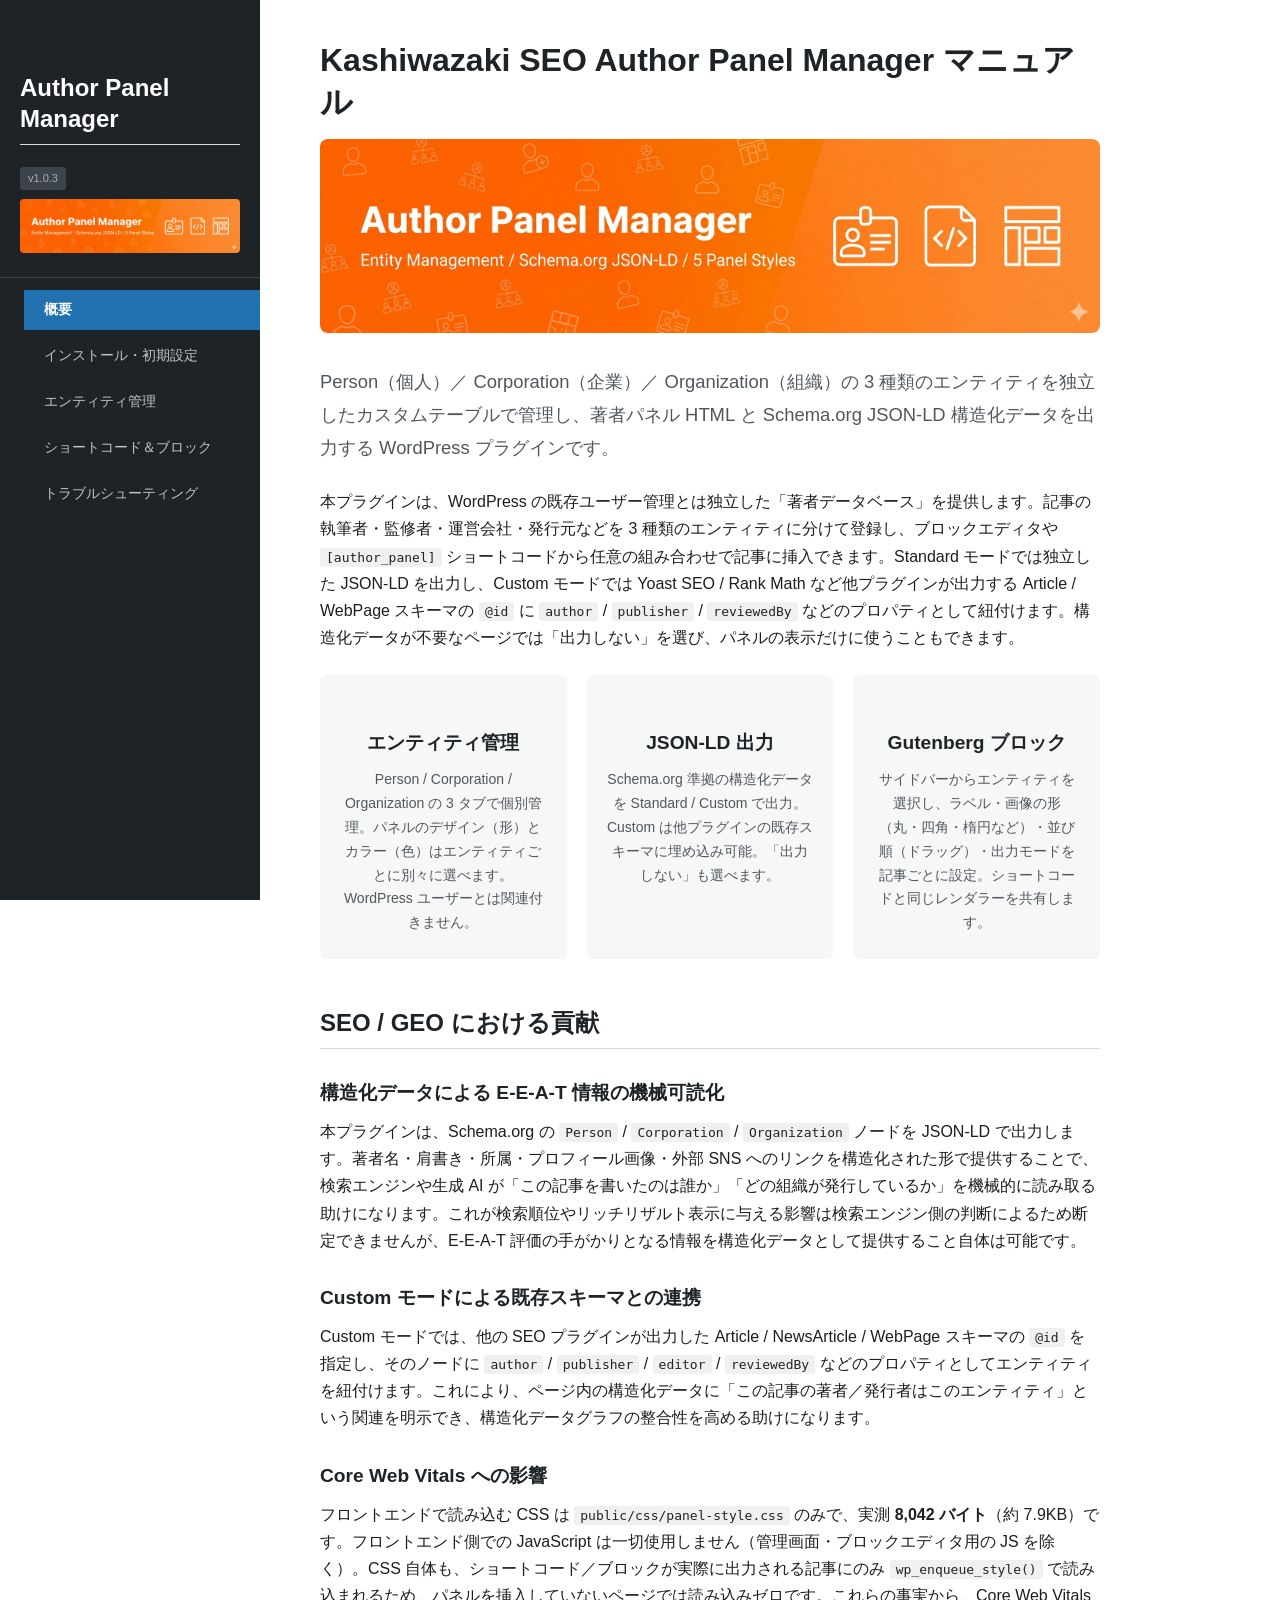
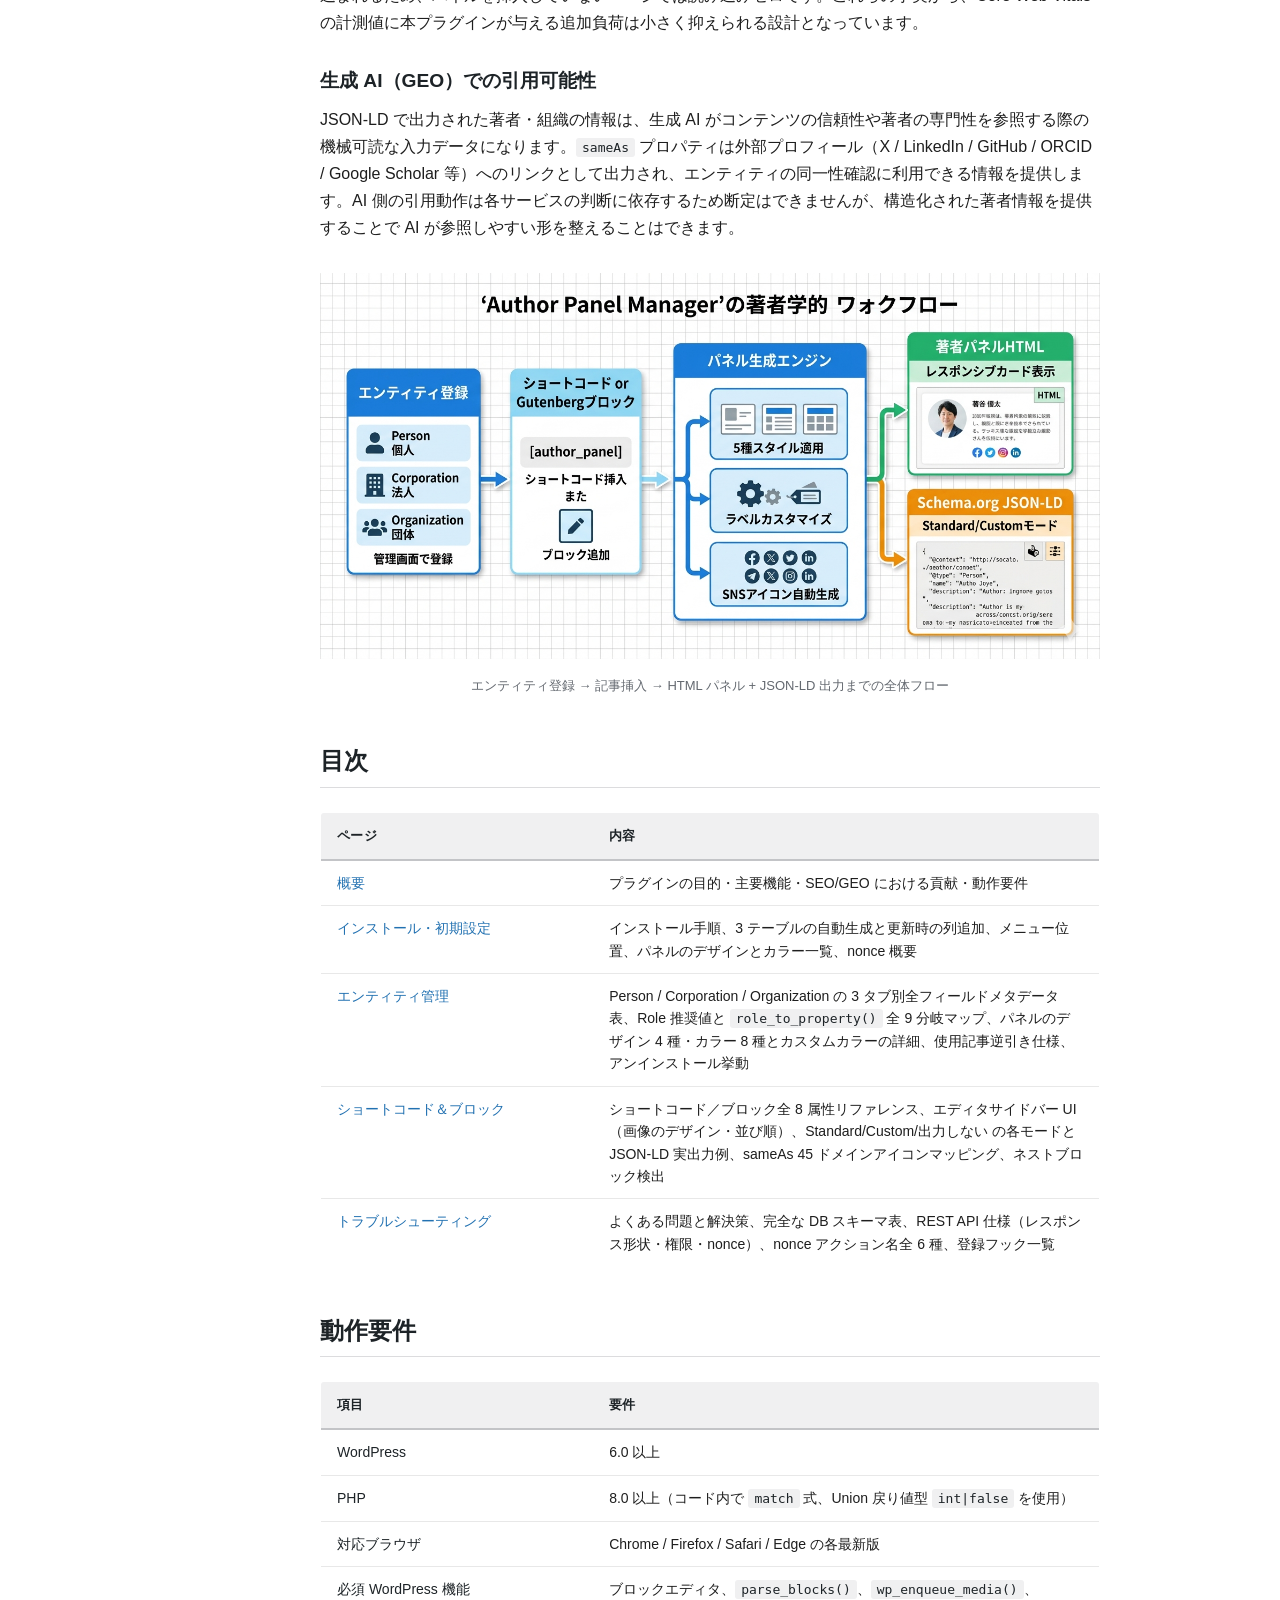
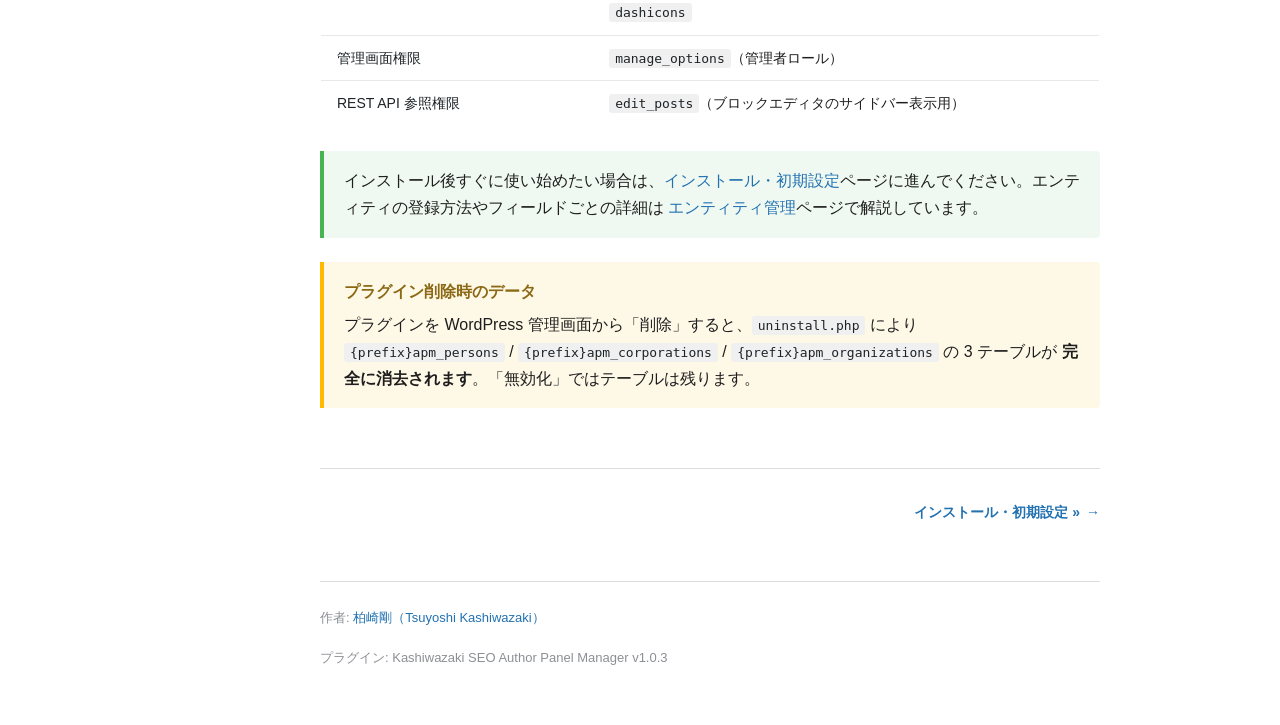
==== commit 87245066: "Update to v1.0.3 - ブロックエディタでエンティティごとに画像のデザイン（丸 / 角丸の四角 / 四角 / 楕円（縦長・横長）/ 切り抜かない）を選べるようにした - サイドバーに並び" ====
--- a/docs/index.html
+++ b/docs/index.html
@@ -12,7 +12,7 @@
 <nav class="sidebar">
     <div class="sidebar-header">
         <h2 style="color:#fff;">Author Panel Manager</h2>
-        <span class="version">v1.0.2</span>
+        <span class="version">v1.0.3</span>
         <img src="images/main-visual.png" alt="" style="width:100%;border-radius:4px;margin-top:8px;">
     </div>
     <ul>
@@ -30,20 +30,20 @@
 
     <p class="lead">Person（個人）／ Corporation（企業）／ Organization（組織）の 3 種類のエンティティを独立したカスタムテーブルで管理し、著者パネル HTML と Schema.org JSON-LD 構造化データを出力する WordPress プラグインです。</p>
 
-    <p>本プラグインは、WordPress の既存ユーザー管理とは独立した「著者データベース」を提供します。記事の執筆者・監修者・運営会社・発行元などを 3 種類のエンティティに分けて登録し、ブロックエディタや <code>[author_panel]</code> ショートコードから任意の組み合わせで記事に挿入できます。Standard モードでは独立した JSON-LD を出力し、Custom モードでは Yoast SEO / Rank Math など他プラグインが出力する Article / WebPage スキーマの <code>@id</code> に <code>author</code> / <code>publisher</code> / <code>reviewedBy</code> などのプロパティとして紐付けます。</p>
+    <p>本プラグインは、WordPress の既存ユーザー管理とは独立した「著者データベース」を提供します。記事の執筆者・監修者・運営会社・発行元などを 3 種類のエンティティに分けて登録し、ブロックエディタや <code>[author_panel]</code> ショートコードから任意の組み合わせで記事に挿入できます。Standard モードでは独立した JSON-LD を出力し、Custom モードでは Yoast SEO / Rank Math など他プラグインが出力する Article / WebPage スキーマの <code>@id</code> に <code>author</code> / <code>publisher</code> / <code>reviewedBy</code> などのプロパティとして紐付けます。構造化データが不要なページでは「出力しない」を選び、パネルの表示だけに使うこともできます。</p>
 
     <div class="feature-cards">
         <div class="feature-card">
             <h3>エンティティ管理</h3>
-            <p>Person / Corporation / Organization の 3 タブで個別管理。独立した 3 テーブルに保存され、WordPress ユーザーとは関連付きません。</p>
+            <p>Person / Corporation / Organization の 3 タブで個別管理。パネルのデザイン（形）とカラー（色）はエンティティごとに別々に選べます。WordPress ユーザーとは関連付きません。</p>
         </div>
         <div class="feature-card">
             <h3>JSON-LD 出力</h3>
-            <p>Schema.org 準拠の構造化データを Standard / Custom の 2 モードで出力。Custom は他プラグインの既存スキーマに埋め込み可能です。</p>
+            <p>Schema.org 準拠の構造化データを Standard / Custom で出力。Custom は他プラグインの既存スキーマに埋め込み可能。「出力しない」も選べます。</p>
         </div>
         <div class="feature-card">
             <h3>Gutenberg ブロック</h3>
-            <p>ブロックエディタのサイドバーからエンティティを選択・ラベル付け・モード切替。ショートコードと内部的に同じレンダラーを共有します。</p>
+            <p>サイドバーからエンティティを選択し、ラベル・画像の形（丸・四角・楕円など）・並び順（ドラッグ）・出力モードを記事ごとに設定。ショートコードと同じレンダラーを共有します。</p>
         </div>
     </div>
 
@@ -56,7 +56,7 @@
     <p>Custom モードでは、他の SEO プラグインが出力した Article / NewsArticle / WebPage スキーマの <code>@id</code> を指定し、そのノードに <code>author</code> / <code>publisher</code> / <code>editor</code> / <code>reviewedBy</code> などのプロパティとしてエンティティを紐付けます。これにより、ページ内の構造化データに「この記事の著者／発行者はこのエンティティ」という関連を明示でき、構造化データグラフの整合性を高める助けになります。</p>
 
     <h3>Core Web Vitals への影響</h3>
-    <p>フロントエンドで読み込む CSS は <code>public/css/panel-style.css</code> のみで、実測 <strong>4,629 バイト</strong>（約 4.5KB）です。フロントエンド側での JavaScript は一切使用しません（管理画面・ブロックエディタ用の JS を除く）。CSS 自体も、ショートコード／ブロックが実際に出力される記事にのみ <code>wp_enqueue_style()</code> で読み込まれるため、パネルを挿入していないページでは読み込みゼロです。これらの事実から、Core Web Vitals の計測値に本プラグインが与える追加負荷は小さく抑えられる設計となっています。</p>
+    <p>フロントエンドで読み込む CSS は <code>public/css/panel-style.css</code> のみで、実測 <strong>8,042 バイト</strong>（約 7.9KB）です。フロントエンド側での JavaScript は一切使用しません（管理画面・ブロックエディタ用の JS を除く）。CSS 自体も、ショートコード／ブロックが実際に出力される記事にのみ <code>wp_enqueue_style()</code> で読み込まれるため、パネルを挿入していないページでは読み込みゼロです。これらの事実から、Core Web Vitals の計測値に本プラグインが与える追加負荷は小さく抑えられる設計となっています。</p>
 
     <h3>生成 AI（GEO）での引用可能性</h3>
     <p>JSON-LD で出力された著者・組織の情報は、生成 AI がコンテンツの信頼性や著者の専門性を参照する際の機械可読な入力データになります。<code>sameAs</code> プロパティは外部プロフィール（X / LinkedIn / GitHub / ORCID / Google Scholar 等）へのリンクとして出力され、エンティティの同一性確認に利用できる情報を提供します。AI 側の引用動作は各サービスの判断に依存するため断定はできませんが、構造化された著者情報を提供することで AI が参照しやすい形を整えることはできます。</p>
@@ -81,15 +81,15 @@
             </tr>
             <tr>
                 <td><a href="setup.html">インストール・初期設定</a></td>
-                <td>インストール手順、3 テーブルの自動生成、メニュー位置、パネルデザイン一覧、nonce 概要</td>
+                <td>インストール手順、3 テーブルの自動生成と更新時の列追加、メニュー位置、パネルのデザインとカラー一覧、nonce 概要</td>
             </tr>
             <tr>
                 <td><a href="entity-management.html">エンティティ管理</a></td>
-                <td>Person / Corporation / Organization の 3 タブ別全フィールドメタデータ表、Role 推奨値と <code>role_to_property()</code> 全 9 分岐マップ、パネルデザイン 5 種詳細、使用記事逆引き仕様、アンインストール挙動</td>
+                <td>Person / Corporation / Organization の 3 タブ別全フィールドメタデータ表、Role 推奨値と <code>role_to_property()</code> 全 9 分岐マップ、パネルのデザイン 4 種・カラー 8 種とカスタムカラーの詳細、使用記事逆引き仕様、アンインストール挙動</td>
             </tr>
             <tr>
                 <td><a href="shortcode-block.html">ショートコード＆ブロック</a></td>
-                <td>ショートコード／ブロック全 6 属性リファレンス、エディタサイドバー UI、Standard/Custom JSON-LD 実出力例、sameAs 44 ドメインアイコンマッピング、ネストブロック検出</td>
+                <td>ショートコード／ブロック全 8 属性リファレンス、エディタサイドバー UI（画像のデザイン・並び順）、Standard/Custom/出力しない の各モードと JSON-LD 実出力例、sameAs 45 ドメインアイコンマッピング、ネストブロック検出</td>
             </tr>
             <tr>
                 <td><a href="troubleshooting.html">トラブルシューティング</a></td>
@@ -132,7 +132,7 @@
 
     <footer class="manual-footer">
         <p>作者: <a href="https://www.tsuyoshikashiwazaki.jp/profile/" target="_blank" rel="noopener">柏崎剛（Tsuyoshi Kashiwazaki）</a></p>
-        <p>プラグイン: Kashiwazaki SEO Author Panel Manager v1.0.2</p>
+        <p>プラグイン: Kashiwazaki SEO Author Panel Manager v1.0.3</p>
     </footer>
 </main>
 
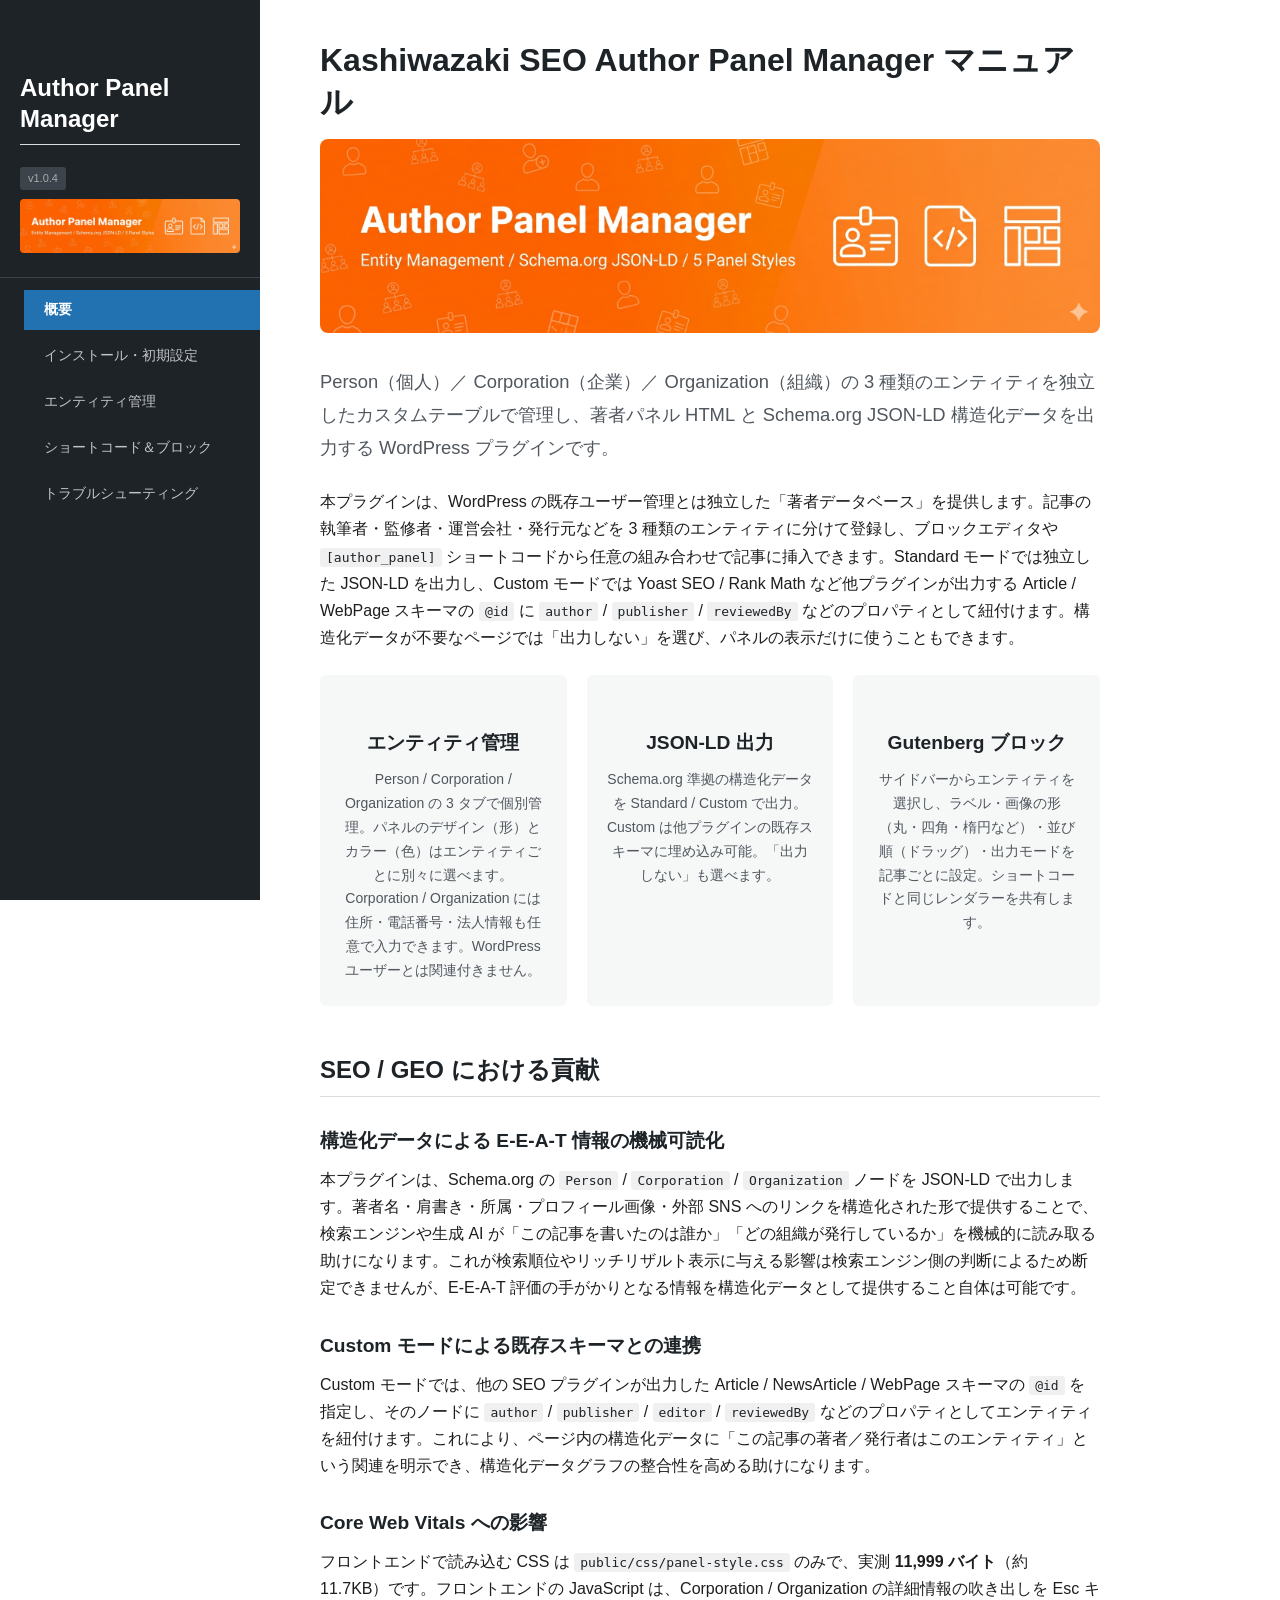
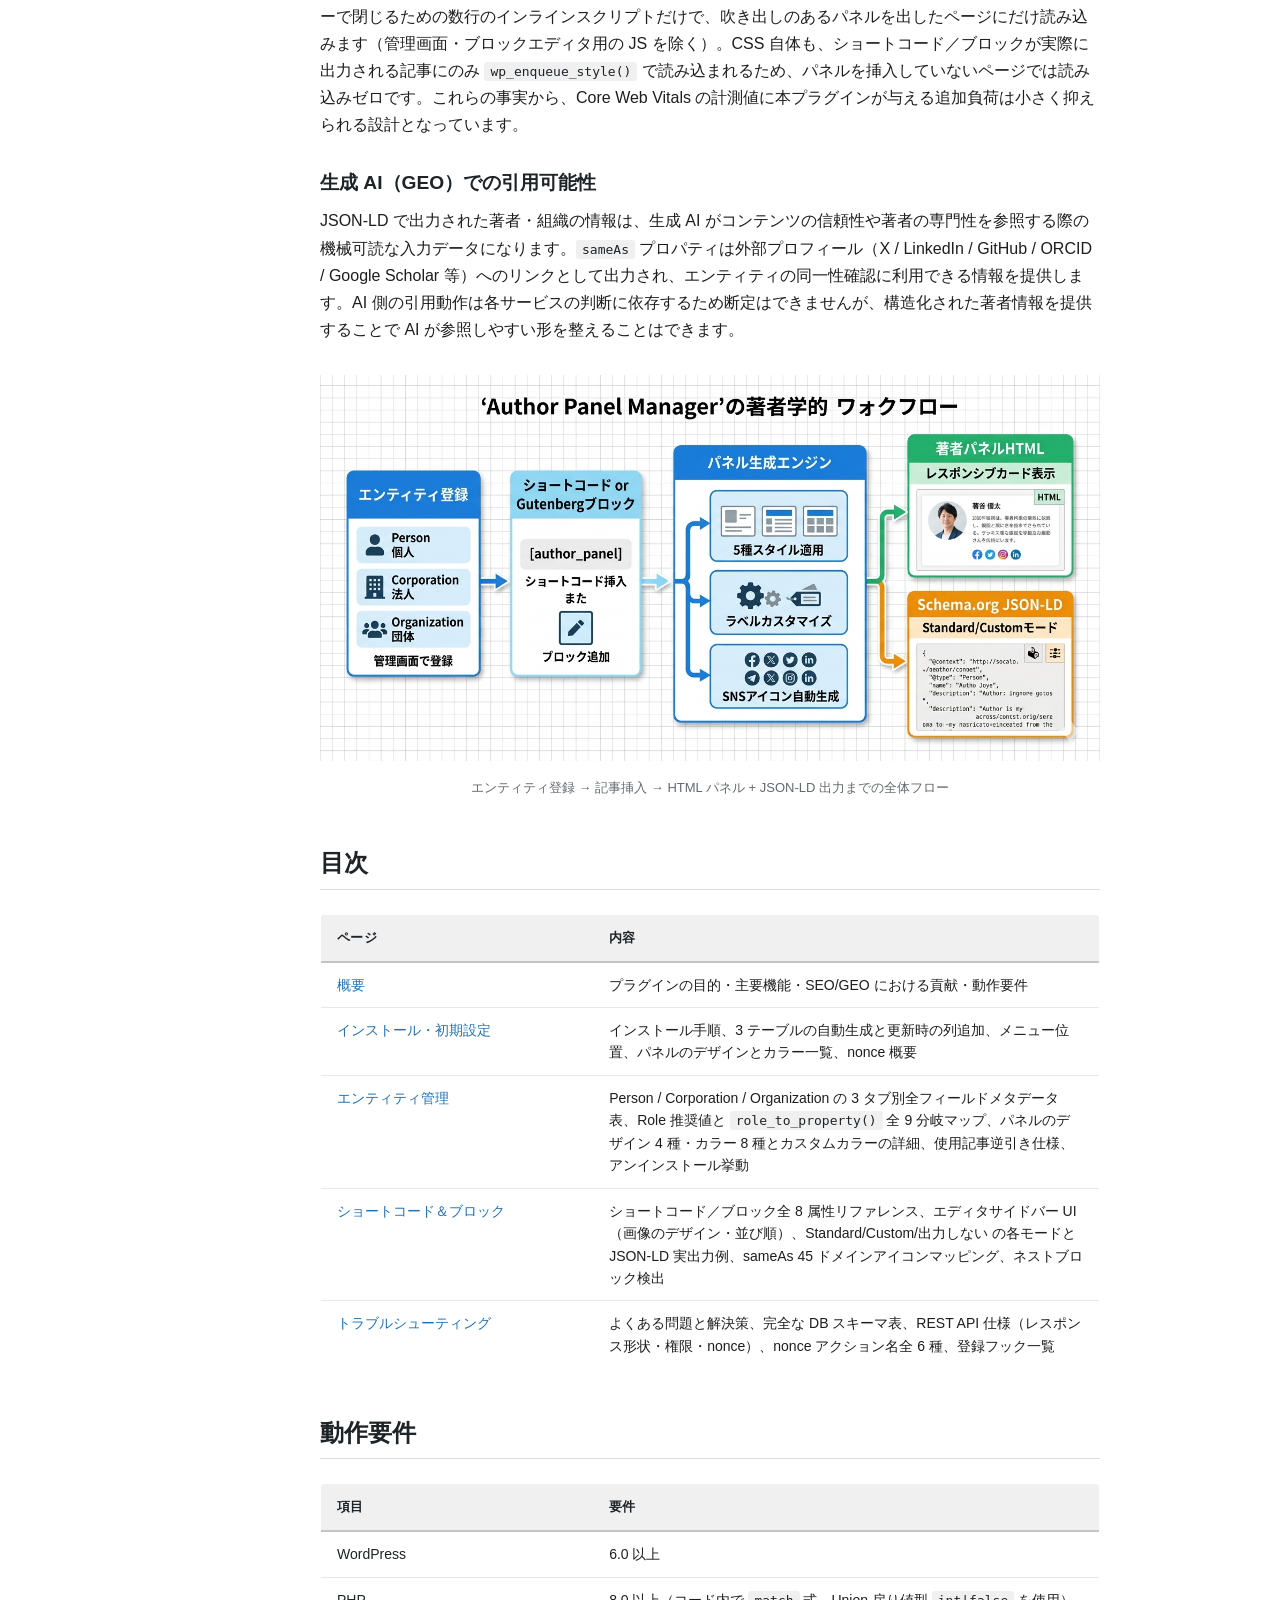
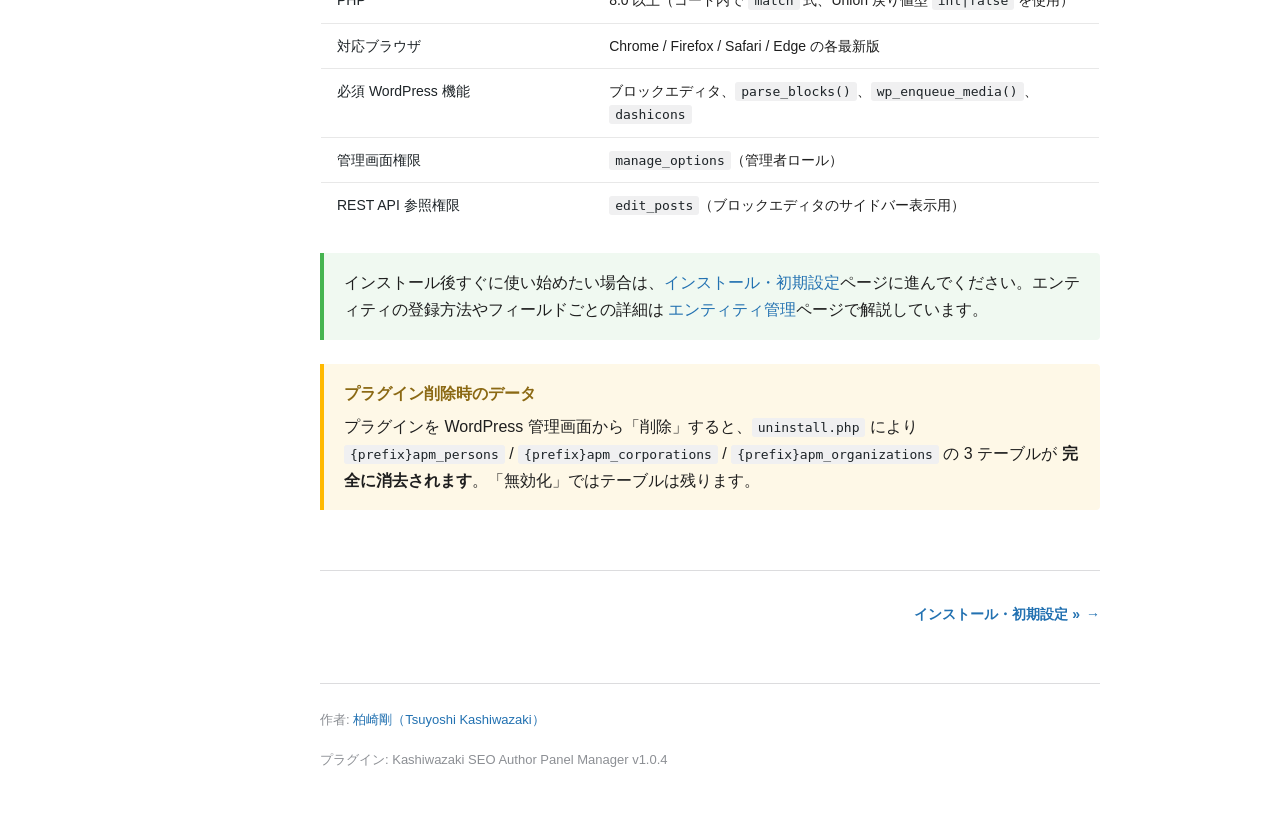
==== commit df6c0f08: "Update to v1.0.4 - Corporation / Organization に任意の住所・電話番号・メール・問い合わせ窓口・法人情報（正式名称 / 設立日 / 従業員数 / taxID" ====
--- a/docs/index.html
+++ b/docs/index.html
@@ -12,7 +12,7 @@
 <nav class="sidebar">
     <div class="sidebar-header">
         <h2 style="color:#fff;">Author Panel Manager</h2>
-        <span class="version">v1.0.3</span>
+        <span class="version">v1.0.4</span>
         <img src="images/main-visual.png" alt="" style="width:100%;border-radius:4px;margin-top:8px;">
     </div>
     <ul>
@@ -35,7 +35,7 @@
     <div class="feature-cards">
         <div class="feature-card">
             <h3>エンティティ管理</h3>
-            <p>Person / Corporation / Organization の 3 タブで個別管理。パネルのデザイン（形）とカラー（色）はエンティティごとに別々に選べます。WordPress ユーザーとは関連付きません。</p>
+            <p>Person / Corporation / Organization の 3 タブで個別管理。パネルのデザイン（形）とカラー（色）はエンティティごとに別々に選べます。Corporation / Organization には住所・電話番号・法人情報も任意で入力できます。WordPress ユーザーとは関連付きません。</p>
         </div>
         <div class="feature-card">
             <h3>JSON-LD 出力</h3>
@@ -56,7 +56,7 @@
     <p>Custom モードでは、他の SEO プラグインが出力した Article / NewsArticle / WebPage スキーマの <code>@id</code> を指定し、そのノードに <code>author</code> / <code>publisher</code> / <code>editor</code> / <code>reviewedBy</code> などのプロパティとしてエンティティを紐付けます。これにより、ページ内の構造化データに「この記事の著者／発行者はこのエンティティ」という関連を明示でき、構造化データグラフの整合性を高める助けになります。</p>
 
     <h3>Core Web Vitals への影響</h3>
-    <p>フロントエンドで読み込む CSS は <code>public/css/panel-style.css</code> のみで、実測 <strong>8,042 バイト</strong>（約 7.9KB）です。フロントエンド側での JavaScript は一切使用しません（管理画面・ブロックエディタ用の JS を除く）。CSS 自体も、ショートコード／ブロックが実際に出力される記事にのみ <code>wp_enqueue_style()</code> で読み込まれるため、パネルを挿入していないページでは読み込みゼロです。これらの事実から、Core Web Vitals の計測値に本プラグインが与える追加負荷は小さく抑えられる設計となっています。</p>
+    <p>フロントエンドで読み込む CSS は <code>public/css/panel-style.css</code> のみで、実測 <strong>11,999 バイト</strong>（約 11.7KB）です。フロントエンドの JavaScript は、Corporation / Organization の詳細情報の吹き出しを Esc キーで閉じるための数行のインラインスクリプトだけで、吹き出しのあるパネルを出したページにだけ読み込みます（管理画面・ブロックエディタ用の JS を除く）。CSS 自体も、ショートコード／ブロックが実際に出力される記事にのみ <code>wp_enqueue_style()</code> で読み込まれるため、パネルを挿入していないページでは読み込みゼロです。これらの事実から、Core Web Vitals の計測値に本プラグインが与える追加負荷は小さく抑えられる設計となっています。</p>
 
     <h3>生成 AI（GEO）での引用可能性</h3>
     <p>JSON-LD で出力された著者・組織の情報は、生成 AI がコンテンツの信頼性や著者の専門性を参照する際の機械可読な入力データになります。<code>sameAs</code> プロパティは外部プロフィール（X / LinkedIn / GitHub / ORCID / Google Scholar 等）へのリンクとして出力され、エンティティの同一性確認に利用できる情報を提供します。AI 側の引用動作は各サービスの判断に依存するため断定はできませんが、構造化された著者情報を提供することで AI が参照しやすい形を整えることはできます。</p>
@@ -132,7 +132,7 @@
 
     <footer class="manual-footer">
         <p>作者: <a href="https://www.tsuyoshikashiwazaki.jp/profile/" target="_blank" rel="noopener">柏崎剛（Tsuyoshi Kashiwazaki）</a></p>
-        <p>プラグイン: Kashiwazaki SEO Author Panel Manager v1.0.3</p>
+        <p>プラグイン: Kashiwazaki SEO Author Panel Manager v1.0.4</p>
     </footer>
 </main>
 
